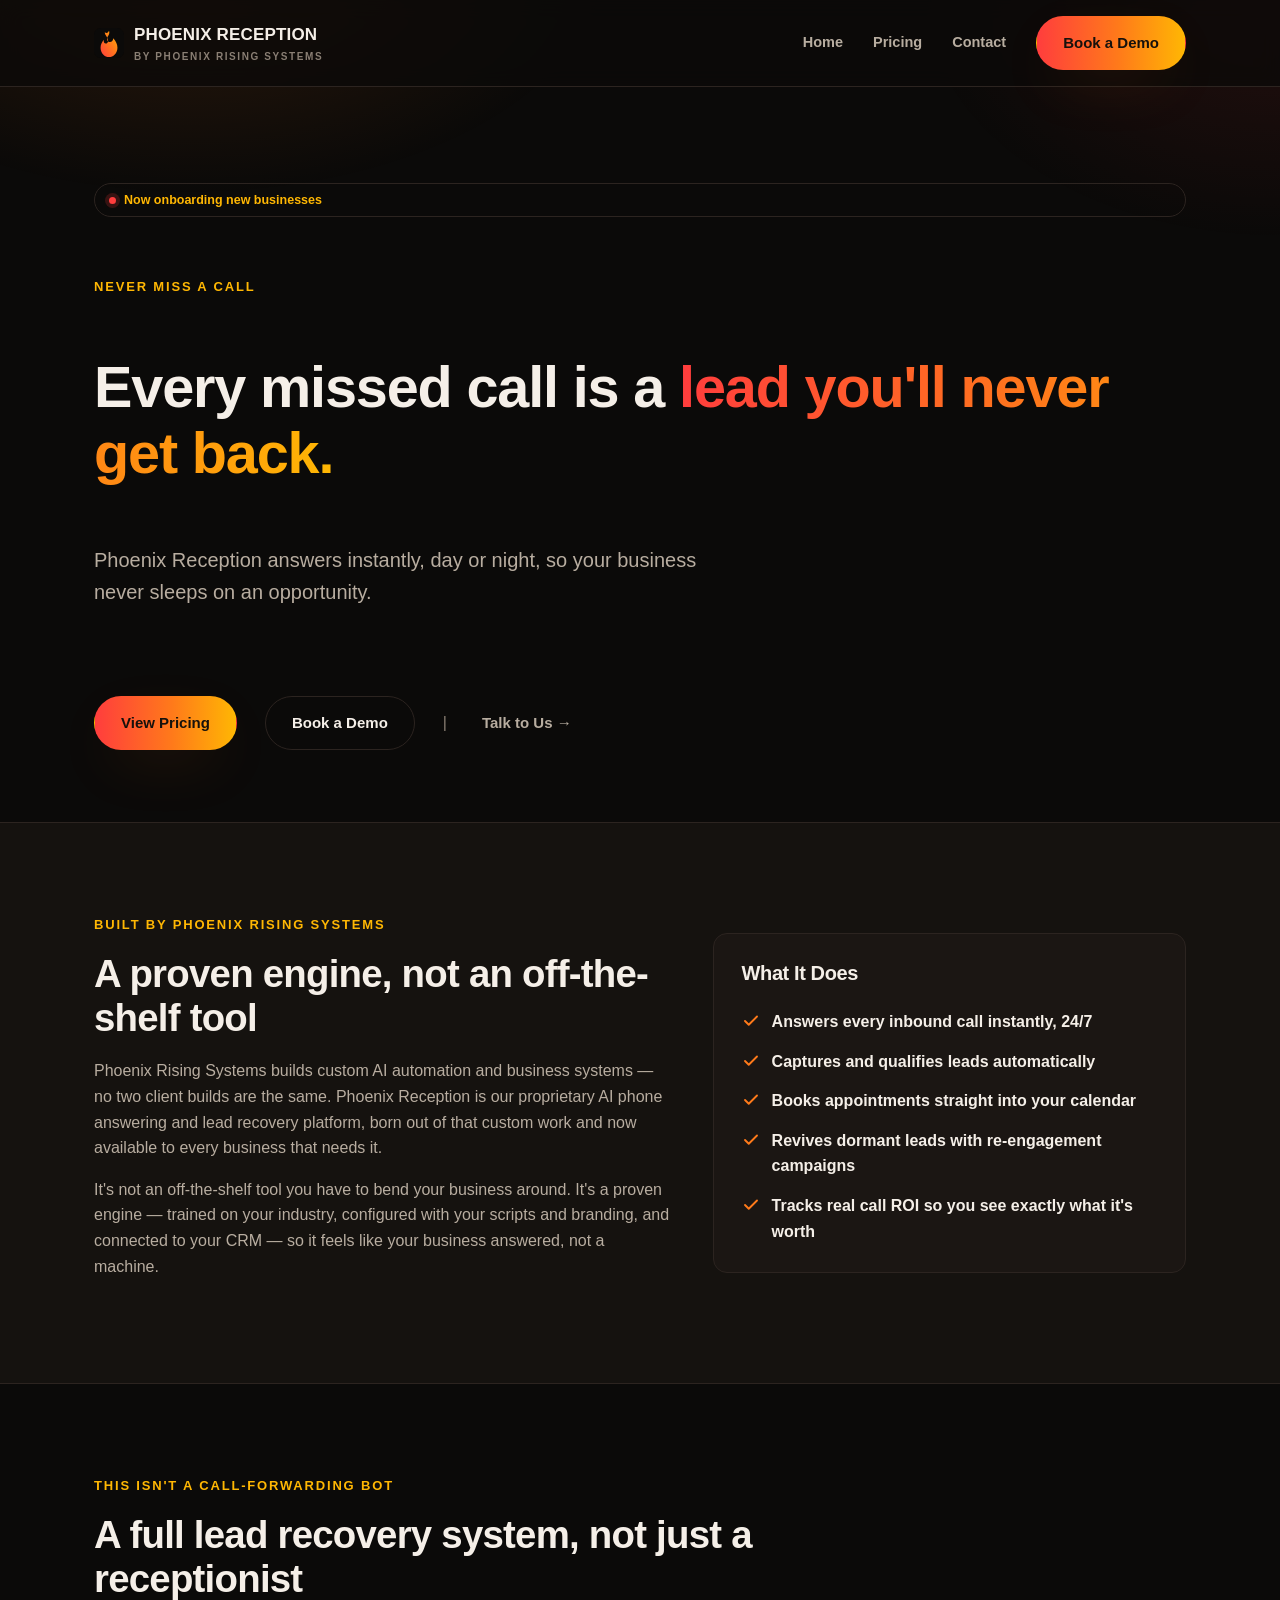
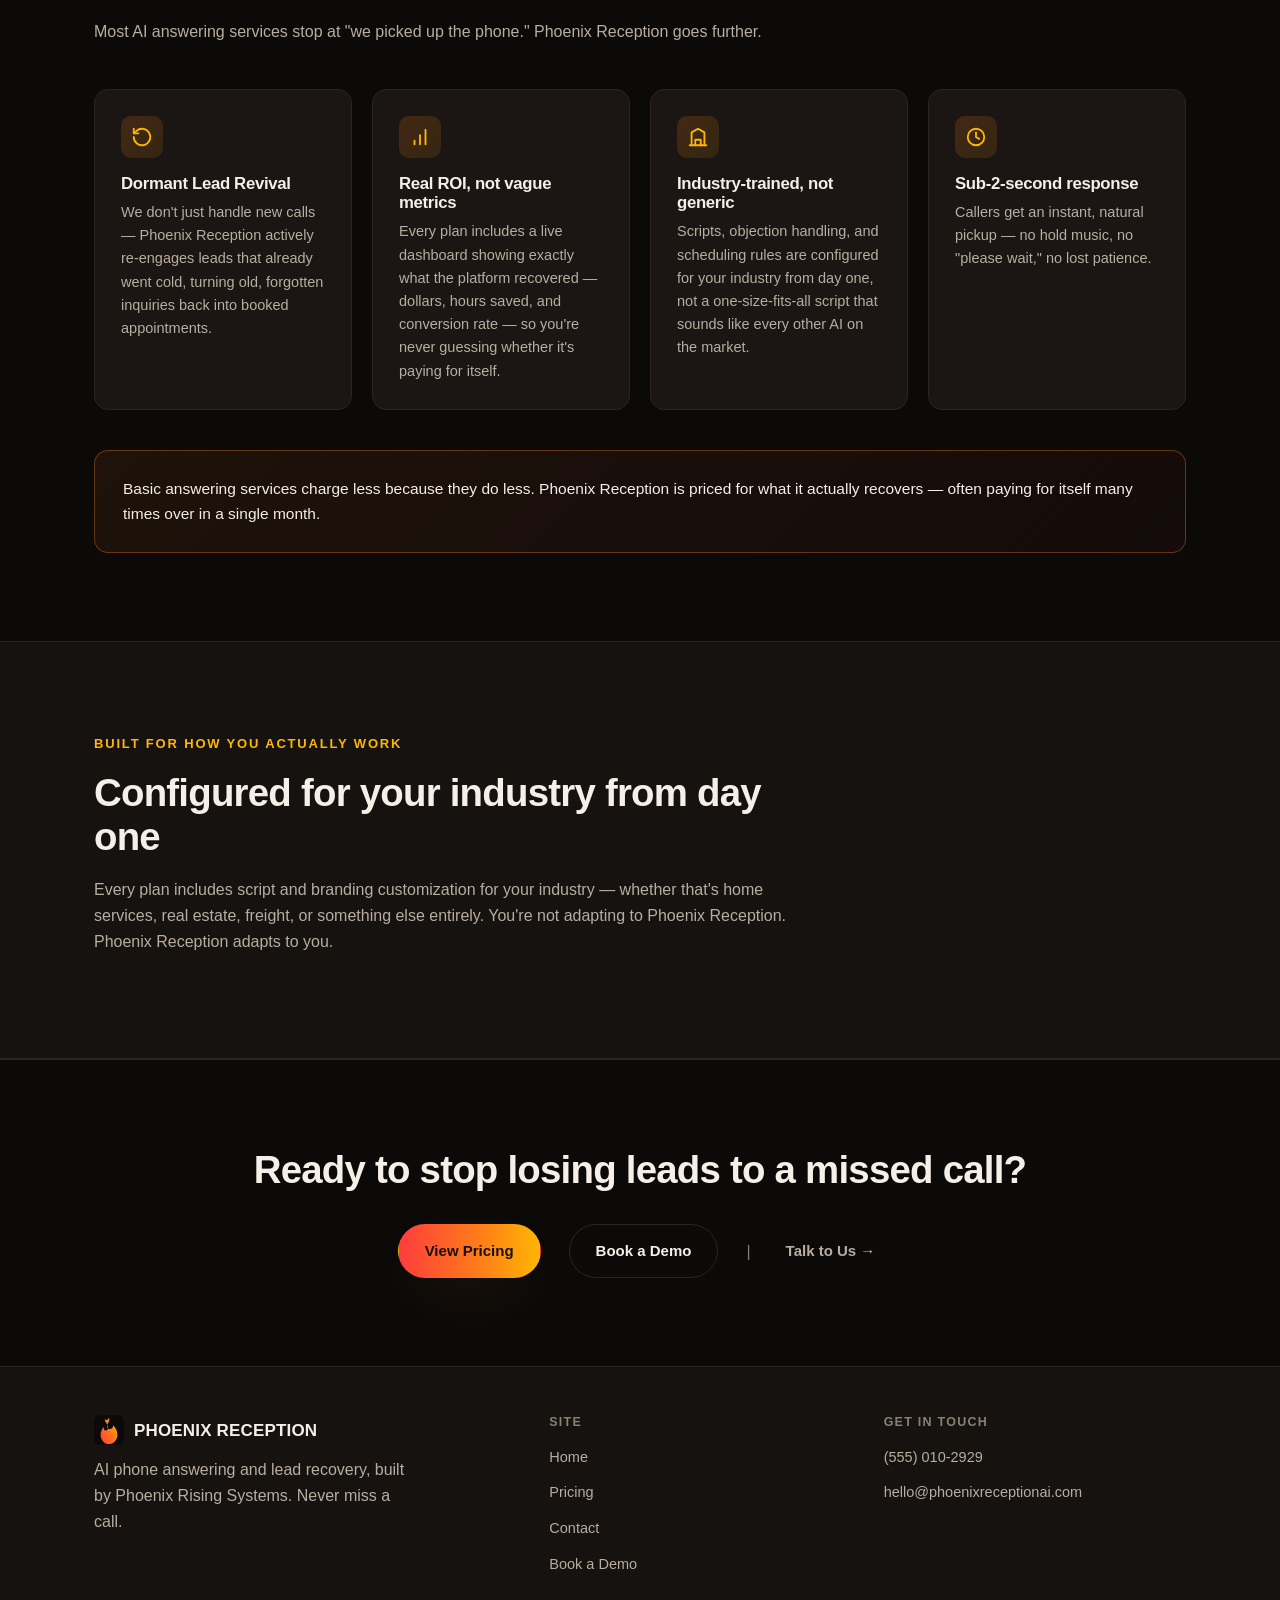
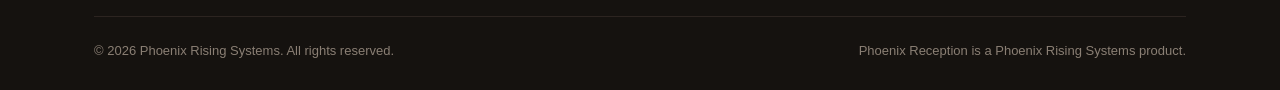
==== index.html @ fa69772c "Build launch-ready Phoenix Reception marketing site Static HTML/CSS/JS landing page, pricing page, a" ====
<!doctype html>
<html lang="en">
<head>
  <meta charset="UTF-8">
  <meta name="viewport" content="width=device-width, initial-scale=1.0">
  <title>Phoenix Reception — AI Phone Answering &amp; Lead Recovery</title>
  <meta name="description" content="Phoenix Reception answers every call instantly, 24/7, books appointments, and revives dormant leads — so your business never misses another opportunity.">
  <meta property="og:title" content="Phoenix Reception — Never Miss a Call">
  <meta property="og:description" content="AI phone answering and lead recovery, trained on your industry and connected to your CRM.">
  <meta property="og:type" content="website">
  <meta name="theme-color" content="#0b0a09">
  <link rel="icon" href="assets/favicon.svg" type="image/svg+xml">
  <link rel="stylesheet" href="css/styles.css">
</head>
<body>
  <a class="skip-link" href="#main">Skip to content</a>

  <header class="site-header">
    <div class="inner container">
      <a class="brand" href="index.html">
        <img class="mark" src="assets/favicon.svg" alt="" width="30" height="30">
        <span>PHOENIX RECEPTION<br><small>by Phoenix Rising Systems</small></span>
      </a>
      <button class="nav-toggle" aria-label="Toggle menu" aria-expanded="false">
        <svg width="20" height="20" viewBox="0 0 24 24" fill="none" stroke="currentColor" stroke-width="2" stroke-linecap="round"><line x1="3" y1="6" x2="21" y2="6"/><line x1="3" y1="12" x2="21" y2="12"/><line x1="3" y1="18" x2="21" y2="18"/></svg>
      </button>
      <nav class="nav-links main-nav">
        <a href="index.html">Home</a>
        <a href="pricing.html">Pricing</a>
        <a href="contact.html?type=talk">Contact</a>
        <a class="btn btn-primary" data-demo-link href="contact.html?type=demo">Book a Demo</a>
      </nav>
    </div>
  </header>

  <main id="main">
    <!-- Hero -->
    <section class="hero">
      <div class="inner container">
        <div class="hero-badge"><span class="dot"></span> Now onboarding new businesses</div>
        <span class="eyebrow">Never miss a call</span>
        <h1>Every missed call is a <span class="text-gradient">lead you'll never get back.</span></h1>
        <p class="lede">Phoenix Reception answers instantly, day or night, so your business never sleeps on an opportunity.</p>
        <div class="cta-row">
          <a class="btn btn-primary" href="pricing.html">View Pricing</a>
          <a class="btn btn-secondary" data-demo-link href="contact.html?type=demo">Book a Demo</a>
          <span class="divider">|</span>
          <a class="btn btn-ghost" href="contact.html?type=talk">Talk to Us →</a>
        </div>
      </div>
    </section>

    <!-- Built by Phoenix Rising Systems -->
    <section class="section-alt">
      <div class="container">
        <div class="grid-2">
          <div>
            <span class="eyebrow">Built by Phoenix Rising Systems</span>
            <h2>A proven engine, not an off-the-shelf tool</h2>
            <p>Phoenix Rising Systems builds custom AI automation and business systems — no two client builds are the same. Phoenix Reception is our proprietary AI phone answering and lead recovery platform, born out of that custom work and now available to every business that needs it.</p>
            <p>It's not an off-the-shelf tool you have to bend your business around. It's a proven engine — trained on your industry, configured with your scripts and branding, and connected to your CRM — so it feels like your business answered, not a machine.</p>
          </div>
          <div class="card">
            <h3>What It Does</h3>
            <ul class="check-list">
              <li><svg width="18" height="18" viewBox="0 0 24 24" fill="none" stroke="currentColor" stroke-width="2.5" stroke-linecap="round" stroke-linejoin="round"><polyline points="20 6 9 17 4 12"/></svg> Answers every inbound call instantly, 24/7</li>
              <li><svg width="18" height="18" viewBox="0 0 24 24" fill="none" stroke="currentColor" stroke-width="2.5" stroke-linecap="round" stroke-linejoin="round"><polyline points="20 6 9 17 4 12"/></svg> Captures and qualifies leads automatically</li>
              <li><svg width="18" height="18" viewBox="0 0 24 24" fill="none" stroke="currentColor" stroke-width="2.5" stroke-linecap="round" stroke-linejoin="round"><polyline points="20 6 9 17 4 12"/></svg> Books appointments straight into your calendar</li>
              <li><svg width="18" height="18" viewBox="0 0 24 24" fill="none" stroke="currentColor" stroke-width="2.5" stroke-linecap="round" stroke-linejoin="round"><polyline points="20 6 9 17 4 12"/></svg> Revives dormant leads with re-engagement campaigns</li>
              <li><svg width="18" height="18" viewBox="0 0 24 24" fill="none" stroke="currentColor" stroke-width="2.5" stroke-linecap="round" stroke-linejoin="round"><polyline points="20 6 9 17 4 12"/></svg> Tracks real call ROI so you see exactly what it's worth</li>
            </ul>
          </div>
        </div>
      </div>
    </section>

    <!-- Not a call-forwarding bot -->
    <section>
      <div class="container">
        <div class="intro-block">
          <span class="eyebrow">This isn't a call-forwarding bot</span>
          <h2>A full lead recovery system, not just a receptionist</h2>
          <p>Most AI answering services stop at "we picked up the phone." Phoenix Reception goes further.</p>
        </div>

        <div class="feature-grid">
          <div class="feature-card">
            <div class="icon"><svg width="22" height="22" viewBox="0 0 24 24" fill="none" stroke="currentColor" stroke-width="2" stroke-linecap="round" stroke-linejoin="round"><path d="M3 12a9 9 0 1 0 3-6.7L3 8"/><path d="M3 3v5h5"/></svg></div>
            <h3>Dormant Lead Revival</h3>
            <p>We don't just handle new calls — Phoenix Reception actively re-engages leads that already went cold, turning old, forgotten inquiries back into booked appointments.</p>
          </div>
          <div class="feature-card">
            <div class="icon"><svg width="22" height="22" viewBox="0 0 24 24" fill="none" stroke="currentColor" stroke-width="2" stroke-linecap="round" stroke-linejoin="round"><line x1="12" y1="20" x2="12" y2="10"/><line x1="18" y1="20" x2="18" y2="4"/><line x1="6" y1="20" x2="6" y2="16"/></svg></div>
            <h3>Real ROI, not vague metrics</h3>
            <p>Every plan includes a live dashboard showing exactly what the platform recovered — dollars, hours saved, and conversion rate — so you're never guessing whether it's paying for itself.</p>
          </div>
          <div class="feature-card">
            <div class="icon"><svg width="22" height="22" viewBox="0 0 24 24" fill="none" stroke="currentColor" stroke-width="2" stroke-linecap="round" stroke-linejoin="round"><path d="M3 21h18"/><path d="M5 21V7l7-4 7 4v14"/><path d="M9 21v-6h6v6"/></svg></div>
            <h3>Industry-trained, not generic</h3>
            <p>Scripts, objection handling, and scheduling rules are configured for your industry from day one, not a one-size-fits-all script that sounds like every other AI on the market.</p>
          </div>
          <div class="feature-card">
            <div class="icon"><svg width="22" height="22" viewBox="0 0 24 24" fill="none" stroke="currentColor" stroke-width="2" stroke-linecap="round" stroke-linejoin="round"><circle cx="12" cy="12" r="9"/><polyline points="12 7 12 12 15.5 14"/></svg></div>
            <h3>Sub-2-second response</h3>
            <p>Callers get an instant, natural pickup — no hold music, no "please wait," no lost patience.</p>
          </div>
        </div>

        <div class="callout">
          <p>Basic answering services charge less because they do less. Phoenix Reception is priced for what it actually recovers — often paying for itself many times over in a single month.</p>
        </div>
      </div>
    </section>

    <!-- Built for how you work -->
    <section class="section-alt">
      <div class="container">
        <div class="intro-block" style="max-width:720px;">
          <span class="eyebrow">Built for how you actually work</span>
          <h2>Configured for your industry from day one</h2>
          <p>Every plan includes script and branding customization for your industry — whether that's home services, real estate, freight, or something else entirely. You're not adapting to Phoenix Reception. Phoenix Reception adapts to you.</p>
        </div>
      </div>
    </section>

    <!-- Final CTA -->
    <section class="final-cta">
      <div class="container">
        <h2>Ready to stop losing leads to a missed call?</h2>
        <div class="cta-row">
          <a class="btn btn-primary" href="pricing.html">View Pricing</a>
          <a class="btn btn-secondary" data-demo-link href="contact.html?type=demo">Book a Demo</a>
          <span class="divider">|</span>
          <a class="btn btn-ghost" href="contact.html?type=talk">Talk to Us →</a>
        </div>
      </div>
    </section>
  </main>

  <footer class="site-footer">
    <div class="container">
      <div class="footer-grid">
        <div>
          <a class="brand" href="index.html" style="margin-bottom:12px;">
            <img class="mark" src="assets/favicon.svg" alt="" width="30" height="30">
            <span>PHOENIX RECEPTION</span>
          </a>
          <p style="max-width:320px;">AI phone answering and lead recovery, built by Phoenix Rising Systems. Never miss a call.</p>
        </div>
        <div>
          <h4>Site</h4>
          <ul>
            <li><a href="index.html">Home</a></li>
            <li><a href="pricing.html">Pricing</a></li>
            <li><a href="contact.html?type=talk">Contact</a></li>
            <li><a data-demo-link href="contact.html?type=demo">Book a Demo</a></li>
          </ul>
        </div>
        <div>
          <h4>Get in touch</h4>
          <ul>
            <li><a href="tel:+15550102929">(555) 010-2929</a></li>
            <li><a href="mailto:hello@phoenixreceptionai.com">hello@phoenixreceptionai.com</a></li>
          </ul>
        </div>
      </div>
      <div class="footer-bottom">
        <span>© <span id="year"></span> Phoenix Rising Systems. All rights reserved.</span>
        <span>Phoenix Reception is a Phoenix Rising Systems product.</span>
      </div>
    </div>
  </footer>

  <script src="js/main.js"></script>
</body>
</html>
---- css/styles.css ----
/* ==========================================================================
   Phoenix Reception — shared stylesheet
   ========================================================================== */

:root {
  --bg: #0b0a09;
  --bg-alt: #15120f;
  --bg-card: #1b1613;
  --border: #2c2420;
  --text: #f5efe8;
  --muted: #b8ada0;
  --muted-2: #8a7f74;
  --accent: #ff7a1a;
  --accent-2: #ffb703;
  --accent-3: #ff3d3d;
  --gradient: linear-gradient(90deg, var(--accent-3) 0%, var(--accent) 55%, var(--accent-2) 100%);
  --radius: 14px;
  --radius-sm: 8px;
  --shadow: 0 20px 60px -20px rgba(255, 122, 26, 0.25);
  --max-width: 1140px;
  --font: "Inter", -apple-system, BlinkMacSystemFont, "Segoe UI", Roboto, Helvetica, Arial, sans-serif;
}

* {
  box-sizing: border-box;
}

html {
  scroll-behavior: smooth;
}

body {
  margin: 0;
  background: var(--bg);
  color: var(--text);
  font-family: var(--font);
  line-height: 1.6;
  -webkit-font-smoothing: antialiased;
}

body::before {
  content: "";
  position: fixed;
  inset: 0;
  z-index: -1;
  background:
    radial-gradient(700px 400px at 15% -5%, rgba(255, 122, 26, 0.14), transparent 60%),
    radial-gradient(600px 400px at 100% 0%, rgba(255, 61, 61, 0.10), transparent 60%);
}

img { max-width: 100%; display: block; }

a { color: inherit; text-decoration: none; }

.container {
  width: 100%;
  max-width: var(--max-width);
  margin: 0 auto;
  padding: 0 24px;
}

section { padding: 88px 0; }

@media (max-width: 640px) {
  section { padding: 56px 0; }
}

.eyebrow {
  display: inline-block;
  font-size: 13px;
  font-weight: 700;
  letter-spacing: 0.14em;
  text-transform: uppercase;
  color: var(--accent-2);
  margin-bottom: 16px;
}

h1, h2, h3, h4 {
  font-family: var(--font);
  font-weight: 800;
  line-height: 1.15;
  margin: 0 0 18px;
  letter-spacing: -0.02em;
}

h1 { font-size: clamp(2.2rem, 5vw, 3.6rem); }
h2 { font-size: clamp(1.7rem, 3.4vw, 2.4rem); }
h3 { font-size: 1.25rem; }

p { color: var(--muted); margin: 0 0 16px; }

.lede {
  font-size: clamp(1.05rem, 1.6vw, 1.25rem);
  color: var(--muted);
  max-width: 640px;
}

.text-gradient {
  background: var(--gradient);
  -webkit-background-clip: text;
  background-clip: text;
  color: transparent;
}

/* ---------- Buttons ---------- */

.btn {
  display: inline-flex;
  align-items: center;
  justify-content: center;
  gap: 8px;
  padding: 14px 26px;
  border-radius: 999px;
  font-weight: 700;
  font-size: 15px;
  border: 1px solid transparent;
  cursor: pointer;
  transition: transform 0.15s ease, box-shadow 0.15s ease, background 0.15s ease, border-color 0.15s ease;
  white-space: nowrap;
}

.btn:active { transform: translateY(1px); }

.btn-primary {
  background: var(--gradient);
  color: #16110c;
  box-shadow: var(--shadow);
}

.btn-primary:hover { box-shadow: 0 24px 70px -18px rgba(255, 122, 26, 0.45); transform: translateY(-1px); }

.btn-secondary {
  background: transparent;
  color: var(--text);
  border-color: var(--border);
}

.btn-secondary:hover { border-color: var(--accent); color: var(--accent-2); }

.btn-ghost {
  background: transparent;
  color: var(--muted);
  padding: 14px 6px;
}

.btn-ghost:hover { color: var(--accent-2); }

.btn-block { width: 100%; }

.cta-row {
  display: flex;
  flex-wrap: wrap;
  align-items: center;
  gap: 10px 28px;
  margin-top: 32px;
}

.cta-row .divider {
  color: var(--muted-2);
}

@media (max-width: 560px) {
  .cta-row .divider { display: none; }
  .cta-row { flex-direction: column; align-items: flex-start; gap: 14px; }
  .cta-row .btn { width: 100%; }
}

/* ---------- Header ---------- */

.site-header {
  position: sticky;
  top: 0;
  z-index: 50;
  background: rgba(11, 10, 9, 0.82);
  backdrop-filter: saturate(140%) blur(10px);
  border-bottom: 1px solid var(--border);
}

.site-header .inner {
  display: flex;
  align-items: center;
  justify-content: space-between;
  padding: 16px 24px;
}

.brand {
  display: flex;
  align-items: center;
  gap: 10px;
  font-weight: 800;
  font-size: 17px;
  letter-spacing: 0.01em;
}

.brand .mark { width: 30px; height: 30px; }

.brand small {
  display: block;
  font-size: 10px;
  font-weight: 600;
  letter-spacing: 0.16em;
  color: var(--muted-2);
  text-transform: uppercase;
}

.main-nav {
  display: flex;
  align-items: center;
  gap: 30px;
}

.main-nav a:not(.btn) {
  font-size: 14.5px;
  font-weight: 600;
  color: var(--muted);
}

.main-nav a:not(.btn):hover { color: var(--text); }

.nav-links {
  display: flex;
  align-items: center;
  gap: 30px;
}

.nav-toggle {
  display: none;
  background: transparent;
  border: 1px solid var(--border);
  border-radius: 8px;
  width: 42px;
  height: 42px;
  color: var(--text);
  align-items: center;
  justify-content: center;
}

@media (max-width: 820px) {
  .nav-toggle { display: inline-flex; }
  .nav-links {
    position: absolute;
    top: 100%;
    left: 0;
    right: 0;
    background: var(--bg-alt);
    border-bottom: 1px solid var(--border);
    flex-direction: column;
    align-items: stretch;
    padding: 18px 24px 26px;
    gap: 16px;
    display: none;
  }
  .nav-links.open { display: flex; }
  .nav-links .btn { align-self: flex-start; }
}

/* ---------- Hero ---------- */

.hero { padding-top: 96px; padding-bottom: 72px; }

.hero .inner {
  display: grid;
  gap: 40px;
}

.hero-badge {
  display: inline-flex;
  align-items: center;
  gap: 8px;
  padding: 6px 14px;
  border: 1px solid var(--border);
  border-radius: 999px;
  font-size: 12.5px;
  font-weight: 700;
  color: var(--accent-2);
  margin-bottom: 20px;
}

.hero-badge .dot {
  width: 7px; height: 7px; border-radius: 50%;
  background: var(--accent-3);
  box-shadow: 0 0 0 4px rgba(255, 61, 61, 0.18);
}

/* ---------- Sections / cards ---------- */

.section-alt { background: var(--bg-alt); border-top: 1px solid var(--border); border-bottom: 1px solid var(--border); }

.intro-block { max-width: 760px; }

.grid-2 { display: grid; grid-template-columns: 1fr; gap: 40px; }

@media (min-width: 860px) {
  .grid-2 { grid-template-columns: 1.1fr 0.9fr; align-items: center; }
}

.check-list { list-style: none; margin: 24px 0 0; padding: 0; display: grid; gap: 14px; }

.check-list li {
  display: flex;
  align-items: flex-start;
  gap: 12px;
  font-weight: 600;
  color: var(--text);
}

.check-list svg { flex: none; margin-top: 3px; color: var(--accent); }

.card {
  background: var(--bg-card);
  border: 1px solid var(--border);
  border-radius: var(--radius);
  padding: 28px;
}

.feature-grid {
  display: grid;
  grid-template-columns: repeat(auto-fit, minmax(250px, 1fr));
  gap: 20px;
  margin-top: 44px;
}

.feature-card {
  background: var(--bg-card);
  border: 1px solid var(--border);
  border-radius: var(--radius);
  padding: 26px;
  transition: border-color 0.15s ease, transform 0.15s ease;
}

.feature-card:hover { border-color: rgba(255, 122, 26, 0.4); transform: translateY(-2px); }

.feature-card .icon {
  width: 42px; height: 42px;
  border-radius: 10px;
  display: flex; align-items: center; justify-content: center;
  background: linear-gradient(135deg, rgba(255,122,26,0.18), rgba(255,183,3,0.10));
  color: var(--accent-2);
  margin-bottom: 16px;
}

.feature-card h3 { margin-bottom: 8px; font-size: 1.05rem; }
.feature-card p { margin: 0; font-size: 14.5px; }

.callout {
  margin-top: 40px;
  border-radius: var(--radius);
  border: 1px solid rgba(255, 122, 26, 0.35);
  background: linear-gradient(135deg, rgba(255,122,26,0.08), rgba(255,61,61,0.04));
  padding: 26px 28px;
}

.callout p { color: var(--text); margin: 0; font-size: 15.5px; }

/* ---------- Pricing ---------- */

.pricing-grid {
  display: grid;
  grid-template-columns: 1fr;
  gap: 24px;
  margin-top: 52px;
}

@media (min-width: 900px) {
  .pricing-grid { grid-template-columns: repeat(3, 1fr); align-items: stretch; }
}

.price-card {
  position: relative;
  display: flex;
  flex-direction: column;
  background: var(--bg-card);
  border: 1px solid var(--border);
  border-radius: var(--radius);
  padding: 32px 28px;
}

.price-card.featured {
  border-color: var(--accent);
  box-shadow: var(--shadow);
}

@media (min-width: 900px) {
  .price-card.featured { transform: scale(1.04); z-index: 1; }
}

.price-card .badge {
  position: absolute;
  top: -13px;
  left: 28px;
  background: var(--gradient);
  color: #16110c;
  font-size: 11.5px;
  font-weight: 800;
  letter-spacing: 0.06em;
  text-transform: uppercase;
  padding: 5px 12px;
  border-radius: 999px;
}

.price-card .tier-name {
  font-size: 13px;
  font-weight: 800;
  letter-spacing: 0.1em;
  text-transform: uppercase;
  color: var(--accent-2);
  margin-bottom: 10px;
}

.price-card .price {
  display: flex;
  align-items: baseline;
  gap: 6px;
  margin-bottom: 14px;
}

.price-card .price .amount { font-size: 2.5rem; font-weight: 800; letter-spacing: -0.02em; }
.price-card .price .period { color: var(--muted-2); font-weight: 600; font-size: 14px; }

.price-card .tagline { font-size: 14.5px; margin-bottom: 22px; min-height: 44px; }

.price-card .features { list-style: none; margin: 0 0 26px; padding: 0; display: grid; gap: 12px; flex: 1; }

.price-card .features li {
  display: flex;
  align-items: flex-start;
  gap: 10px;
  font-size: 14.5px;
  color: var(--text);
}

.price-card .features svg { flex: none; margin-top: 3px; color: var(--accent); }

.price-card .setup-fee {
  font-size: 13px;
  color: var(--muted-2);
  margin-bottom: 18px;
}

.pricing-note {
  margin-top: 32px;
  text-align: center;
  font-size: 14.5px;
  color: var(--muted-2);
}

/* ---------- Contact / form ---------- */

.form-card { max-width: 640px; margin: 44px auto 0; }

.form-grid { display: grid; grid-template-columns: 1fr; gap: 16px; }

@media (min-width: 640px) {
  .form-grid.two-col { grid-template-columns: 1fr 1fr; }
}

.field { display: flex; flex-direction: column; gap: 8px; }

.field label { font-size: 13.5px; font-weight: 700; color: var(--text); }

.field input,
.field select,
.field textarea {
  background: var(--bg);
  border: 1px solid var(--border);
  border-radius: var(--radius-sm);
  padding: 12px 14px;
  color: var(--text);
  font-family: var(--font);
  font-size: 14.5px;
}

.field input:focus,
.field select:focus,
.field textarea:focus {
  outline: none;
  border-color: var(--accent);
}

.field textarea { resize: vertical; min-height: 110px; }

.field.full { grid-column: 1 / -1; }

.hp-field { position: absolute; left: -9999px; opacity: 0; height: 0; width: 0; }

.form-status {
  margin-top: 16px;
  padding: 12px 16px;
  border-radius: var(--radius-sm);
  font-size: 14px;
  display: none;
}

.form-status.show { display: block; }
.form-status.success { background: rgba(76, 209, 122, 0.12); border: 1px solid rgba(76, 209, 122, 0.4); color: #a8f0bf; }
.form-status.error { background: rgba(255, 61, 61, 0.12); border: 1px solid rgba(255, 61, 61, 0.4); color: #ffb3b3; }

.contact-methods {
  display: grid;
  grid-template-columns: repeat(auto-fit, minmax(200px, 1fr));
  gap: 16px;
  margin-top: 40px;
}

.contact-methods .card { text-align: center; }
.contact-methods .card .icon {
  width: 42px; height: 42px; margin: 0 auto 14px;
  border-radius: 10px;
  display: flex; align-items: center; justify-content: center;
  background: linear-gradient(135deg, rgba(255,122,26,0.18), rgba(255,183,3,0.10));
  color: var(--accent-2);
}
.contact-methods .card a { color: var(--accent-2); font-weight: 700; }

/* ---------- Final CTA ---------- */

.final-cta {
  text-align: center;
  border-top: 1px solid var(--border);
}

.final-cta .cta-row { justify-content: center; }

/* ---------- Footer ---------- */

.site-footer {
  border-top: 1px solid var(--border);
  padding: 48px 0 28px;
  background: var(--bg-alt);
}

.footer-grid {
  display: grid;
  grid-template-columns: 1fr;
  gap: 32px;
}

@media (min-width: 720px) {
  .footer-grid { grid-template-columns: 1.4fr 1fr 1fr; }
}

.footer-grid h4 {
  font-size: 12.5px;
  letter-spacing: 0.1em;
  text-transform: uppercase;
  color: var(--muted-2);
  margin-bottom: 14px;
}

.footer-grid ul { list-style: none; margin: 0; padding: 0; display: grid; gap: 10px; }
.footer-grid ul a { color: var(--muted); font-size: 14.5px; }
.footer-grid ul a:hover { color: var(--accent-2); }

.footer-bottom {
  margin-top: 40px;
  padding-top: 24px;
  border-top: 1px solid var(--border);
  display: flex;
  flex-wrap: wrap;
  gap: 12px;
  justify-content: space-between;
  font-size: 13px;
  color: var(--muted-2);
}

.skip-link {
  position: absolute;
  left: -9999px;
  top: 0;
  background: var(--accent);
  color: #16110c;
  padding: 10px 16px;
  border-radius: 8px;
  z-index: 100;
  font-weight: 700;
}

.skip-link:focus { left: 16px; top: 16px; }
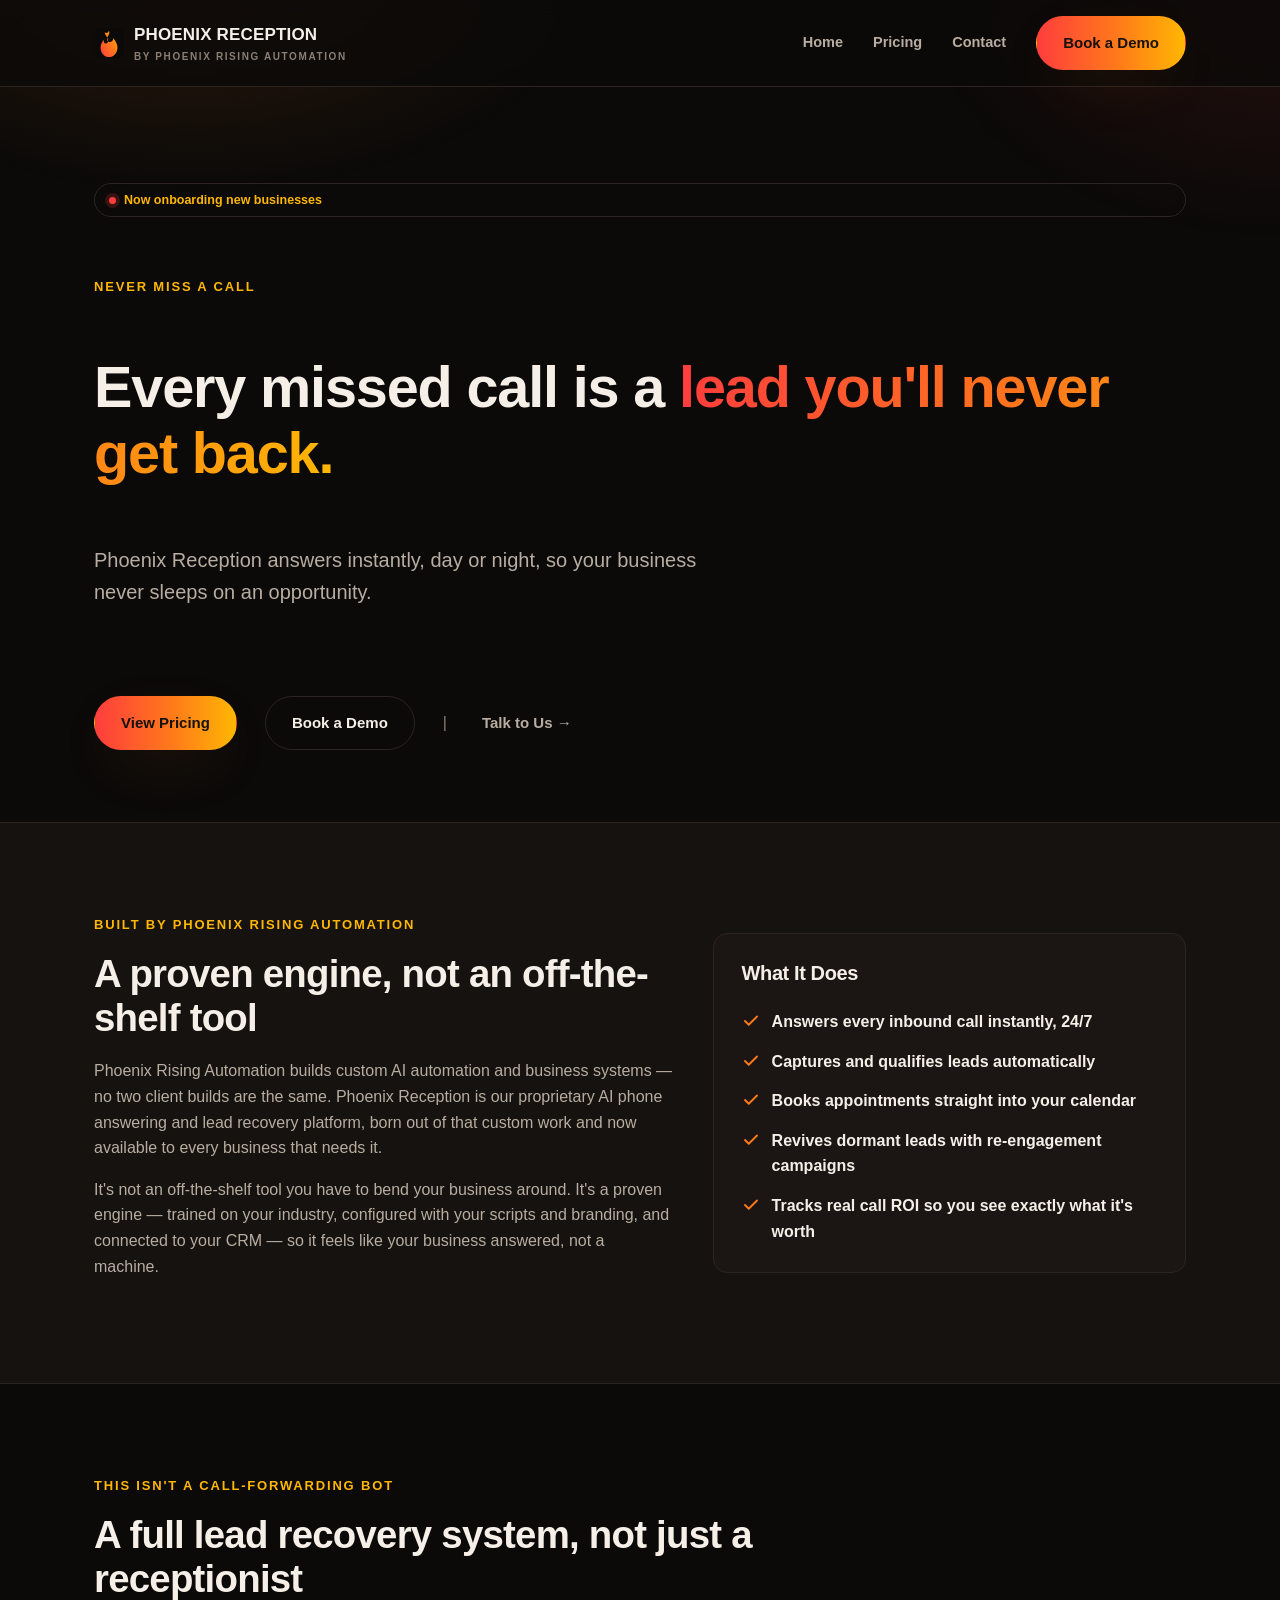
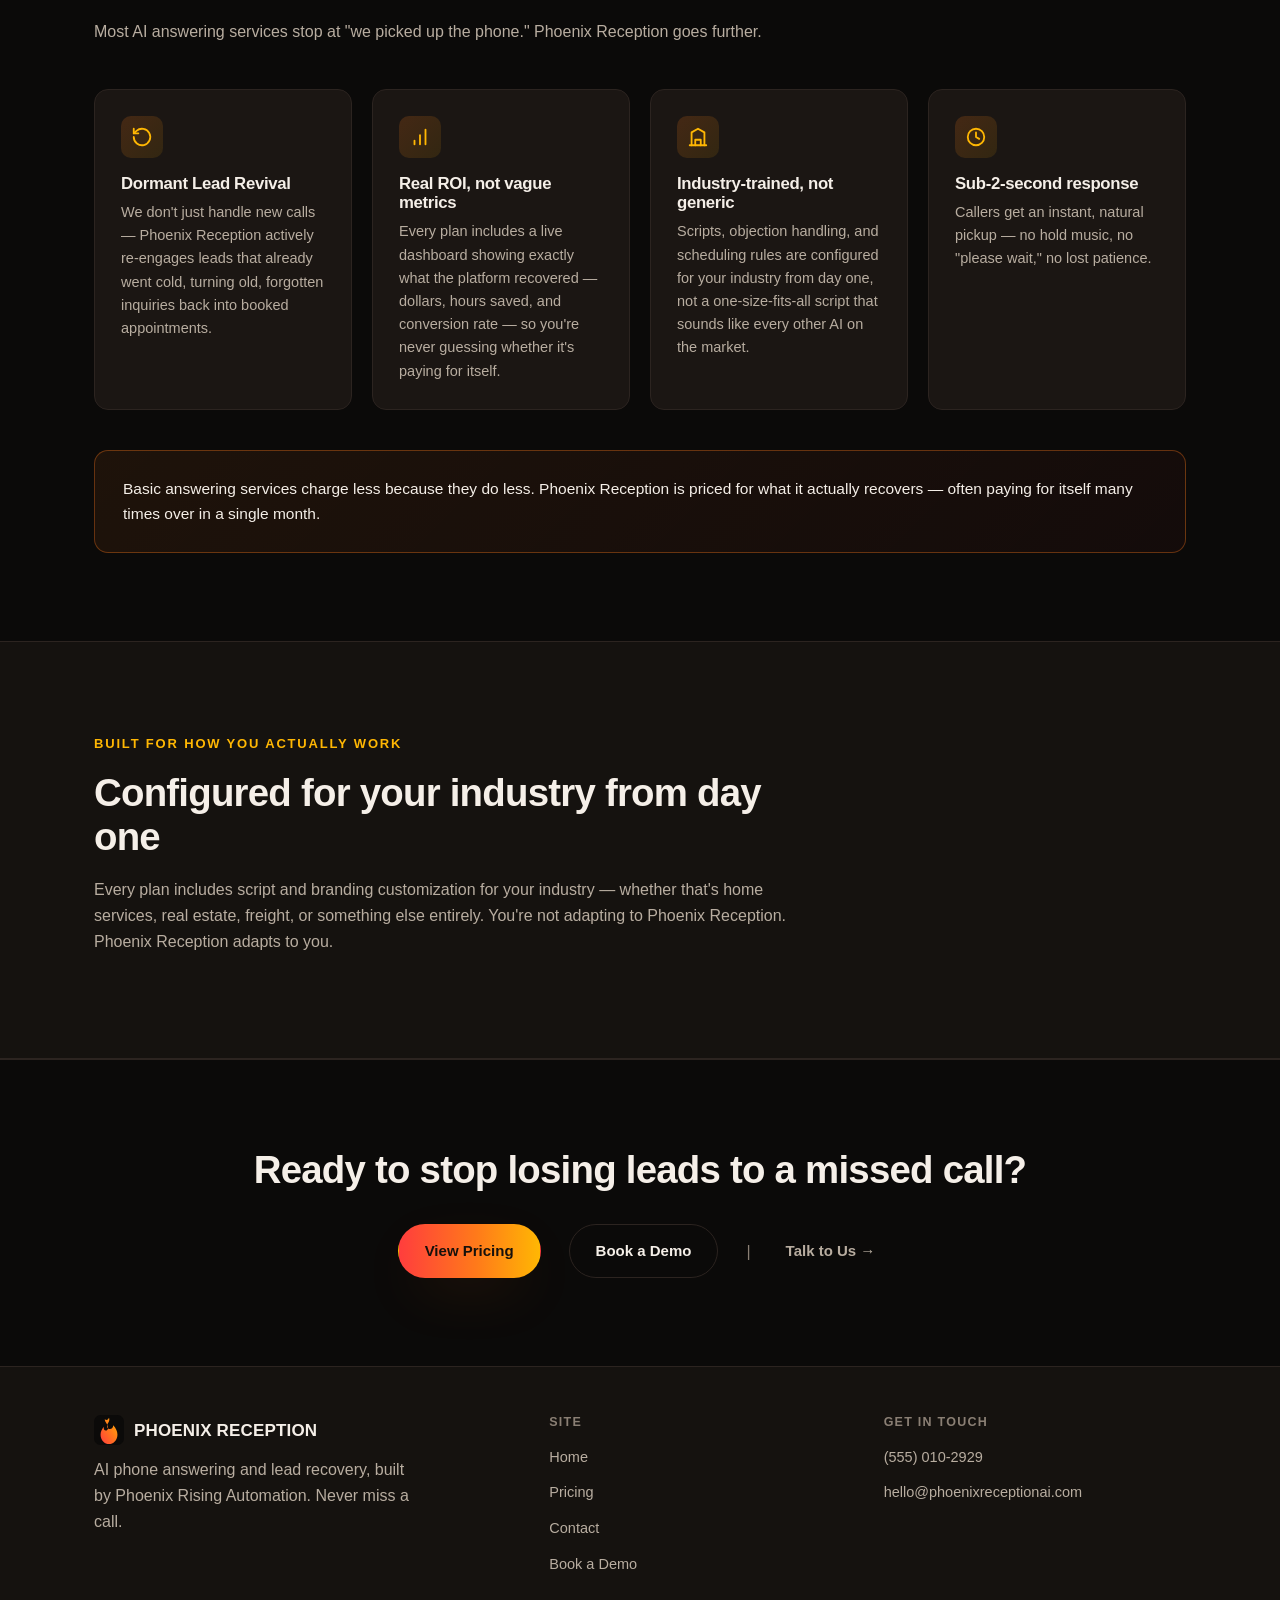
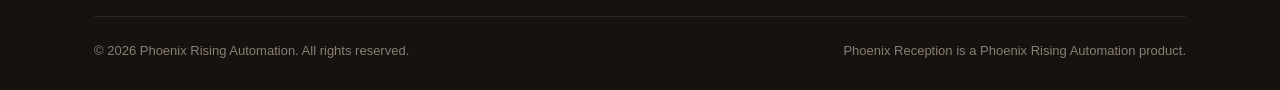
==== commit f5dddef7: "Rebrand builder from Phoenix Rising Systems to Phoenix Rising Automation" ====
--- a/index.html
+++ b/index.html
@@ -19,7 +19,7 @@
     <div class="inner container">
       <a class="brand" href="index.html">
         <img class="mark" src="assets/favicon.svg" alt="" width="30" height="30">
-        <span>PHOENIX RECEPTION<br><small>by Phoenix Rising Systems</small></span>
+        <span>PHOENIX RECEPTION<br><small>by Phoenix Rising Automation</small></span>
       </a>
       <button class="nav-toggle" aria-label="Toggle menu" aria-expanded="false">
         <svg width="20" height="20" viewBox="0 0 24 24" fill="none" stroke="currentColor" stroke-width="2" stroke-linecap="round"><line x1="3" y1="6" x2="21" y2="6"/><line x1="3" y1="12" x2="21" y2="12"/><line x1="3" y1="18" x2="21" y2="18"/></svg>
@@ -50,14 +50,14 @@
       </div>
     </section>
 
-    <!-- Built by Phoenix Rising Systems -->
+    <!-- Built by Phoenix Rising Automation -->
     <section class="section-alt">
       <div class="container">
         <div class="grid-2">
           <div>
-            <span class="eyebrow">Built by Phoenix Rising Systems</span>
+            <span class="eyebrow">Built by Phoenix Rising Automation</span>
             <h2>A proven engine, not an off-the-shelf tool</h2>
-            <p>Phoenix Rising Systems builds custom AI automation and business systems — no two client builds are the same. Phoenix Reception is our proprietary AI phone answering and lead recovery platform, born out of that custom work and now available to every business that needs it.</p>
+            <p>Phoenix Rising Automation builds custom AI automation and business systems — no two client builds are the same. Phoenix Reception is our proprietary AI phone answering and lead recovery platform, born out of that custom work and now available to every business that needs it.</p>
             <p>It's not an off-the-shelf tool you have to bend your business around. It's a proven engine — trained on your industry, configured with your scripts and branding, and connected to your CRM — so it feels like your business answered, not a machine.</p>
           </div>
           <div class="card">
@@ -145,7 +145,7 @@
             <img class="mark" src="assets/favicon.svg" alt="" width="30" height="30">
             <span>PHOENIX RECEPTION</span>
           </a>
-          <p style="max-width:320px;">AI phone answering and lead recovery, built by Phoenix Rising Systems. Never miss a call.</p>
+          <p style="max-width:320px;">AI phone answering and lead recovery, built by Phoenix Rising Automation. Never miss a call.</p>
         </div>
         <div>
           <h4>Site</h4>
@@ -165,8 +165,8 @@
         </div>
       </div>
       <div class="footer-bottom">
-        <span>© <span id="year"></span> Phoenix Rising Systems. All rights reserved.</span>
-        <span>Phoenix Reception is a Phoenix Rising Systems product.</span>
+        <span>© <span id="year"></span> Phoenix Rising Automation. All rights reserved.</span>
+        <span>Phoenix Reception is a Phoenix Rising Automation product.</span>
       </div>
     </div>
   </footer>
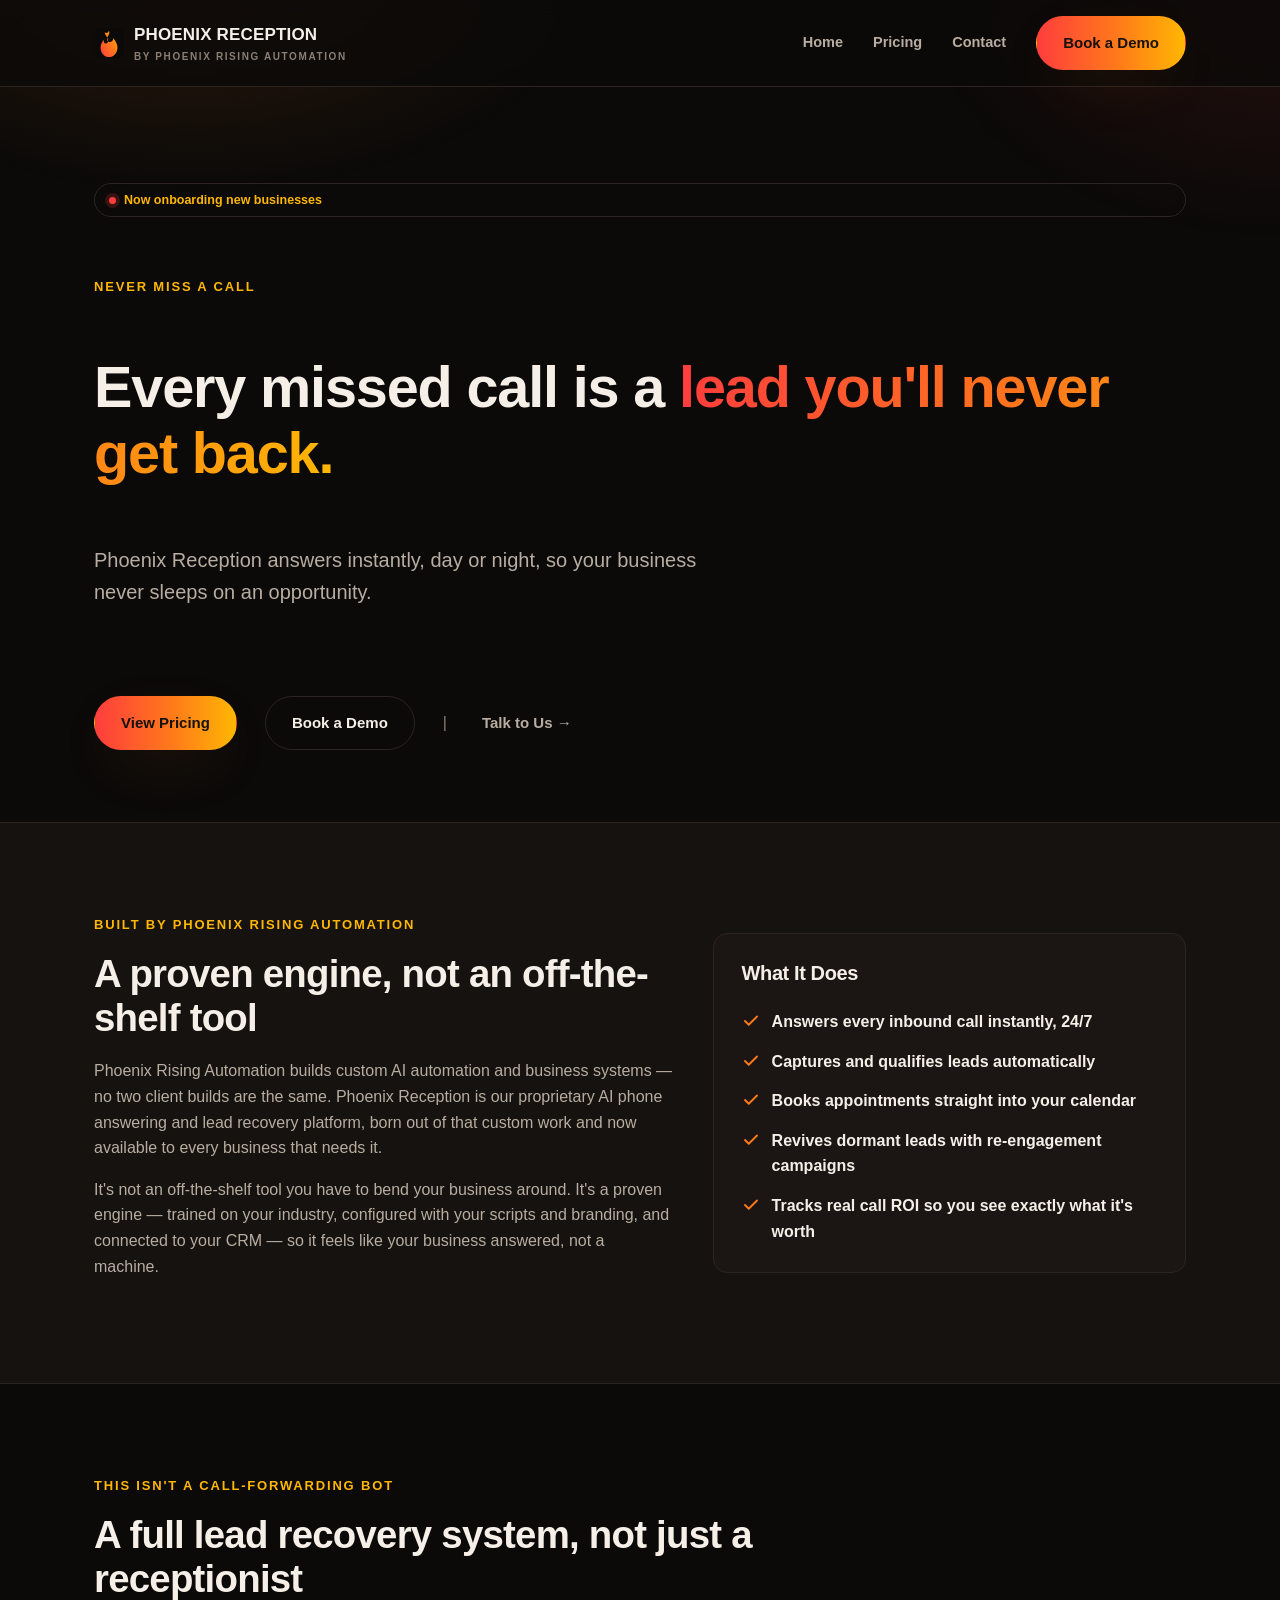
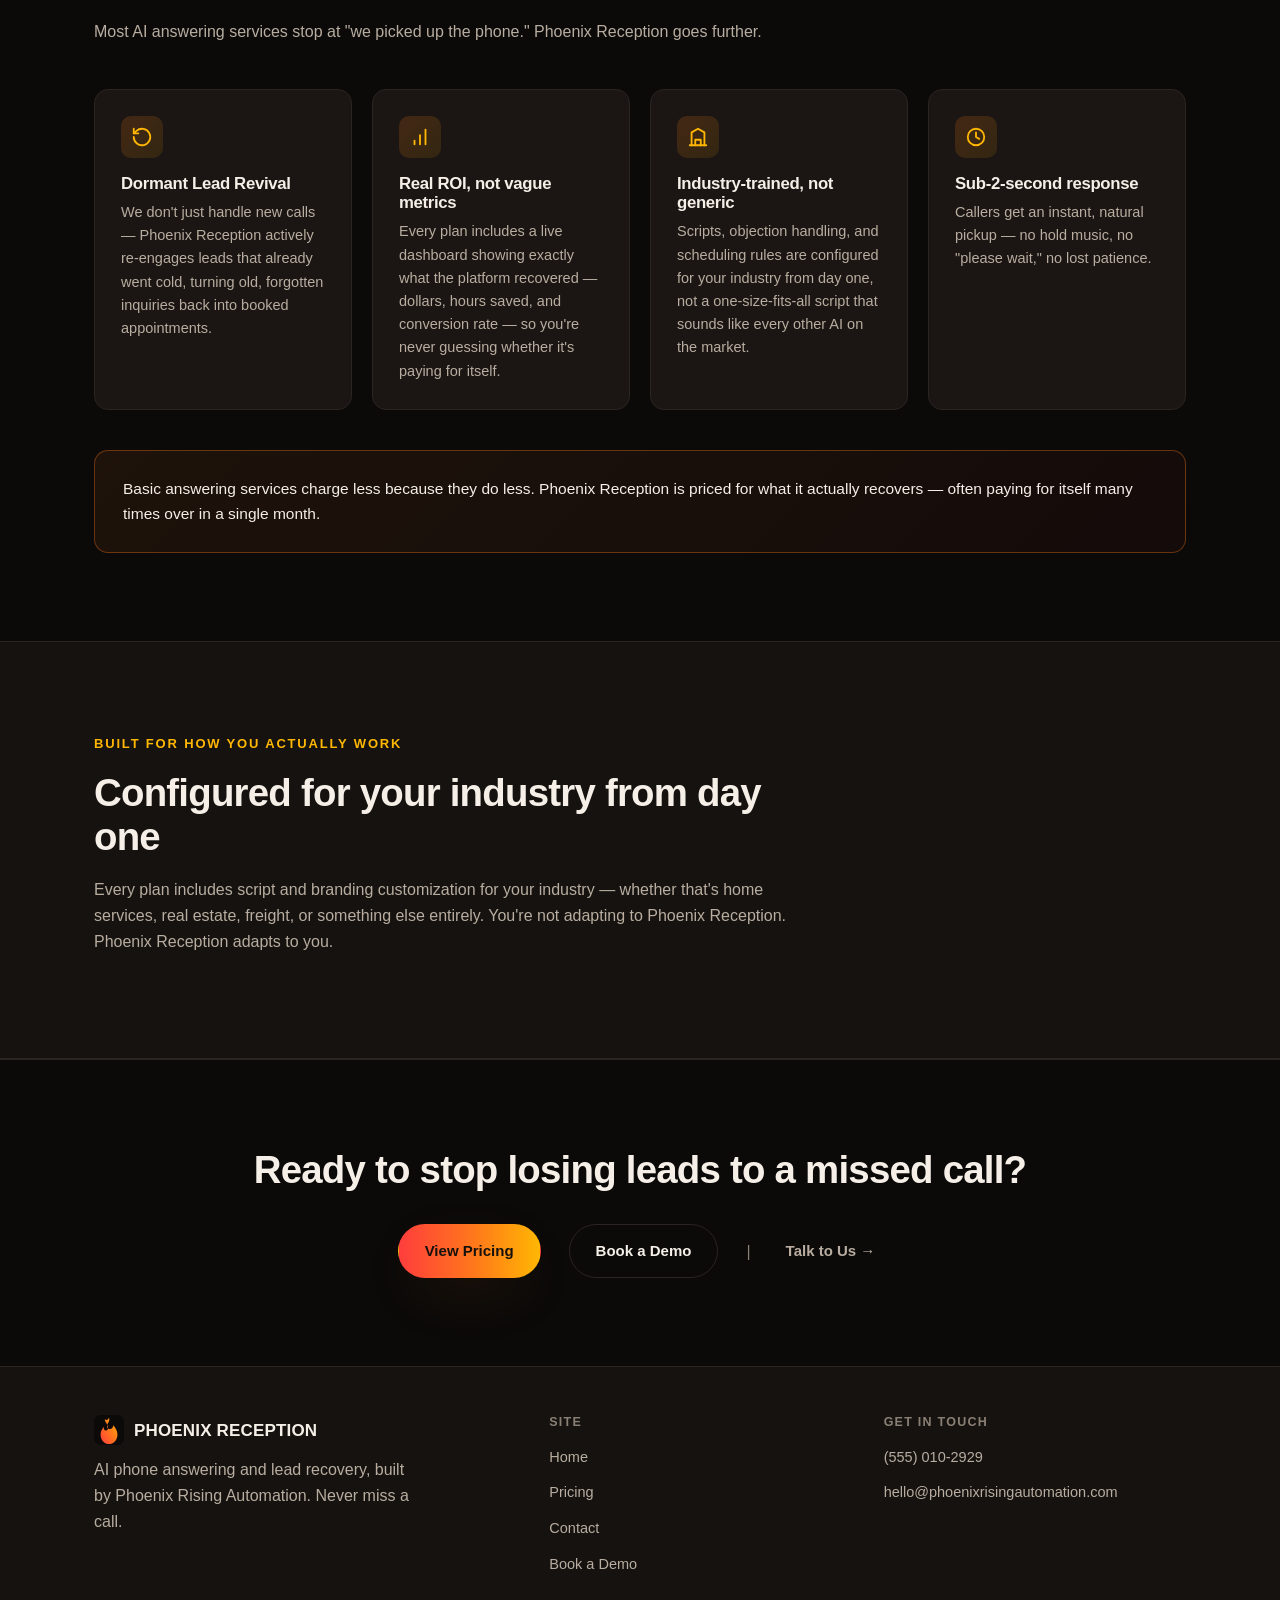
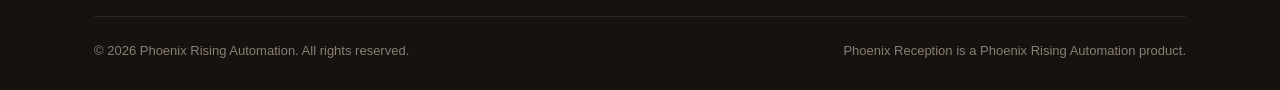
==== commit 521ad5ee: "Set real lead email to hello@phoenixrisingautomation.com" ====
--- a/index.html
+++ b/index.html
@@ -160,7 +160,7 @@
           <h4>Get in touch</h4>
           <ul>
             <li><a href="tel:+15550102929">(555) 010-2929</a></li>
-            <li><a href="mailto:hello@phoenixreceptionai.com">hello@phoenixreceptionai.com</a></li>
+            <li><a href="mailto:hello@phoenixrisingautomation.com">hello@phoenixrisingautomation.com</a></li>
           </ul>
         </div>
       </div>
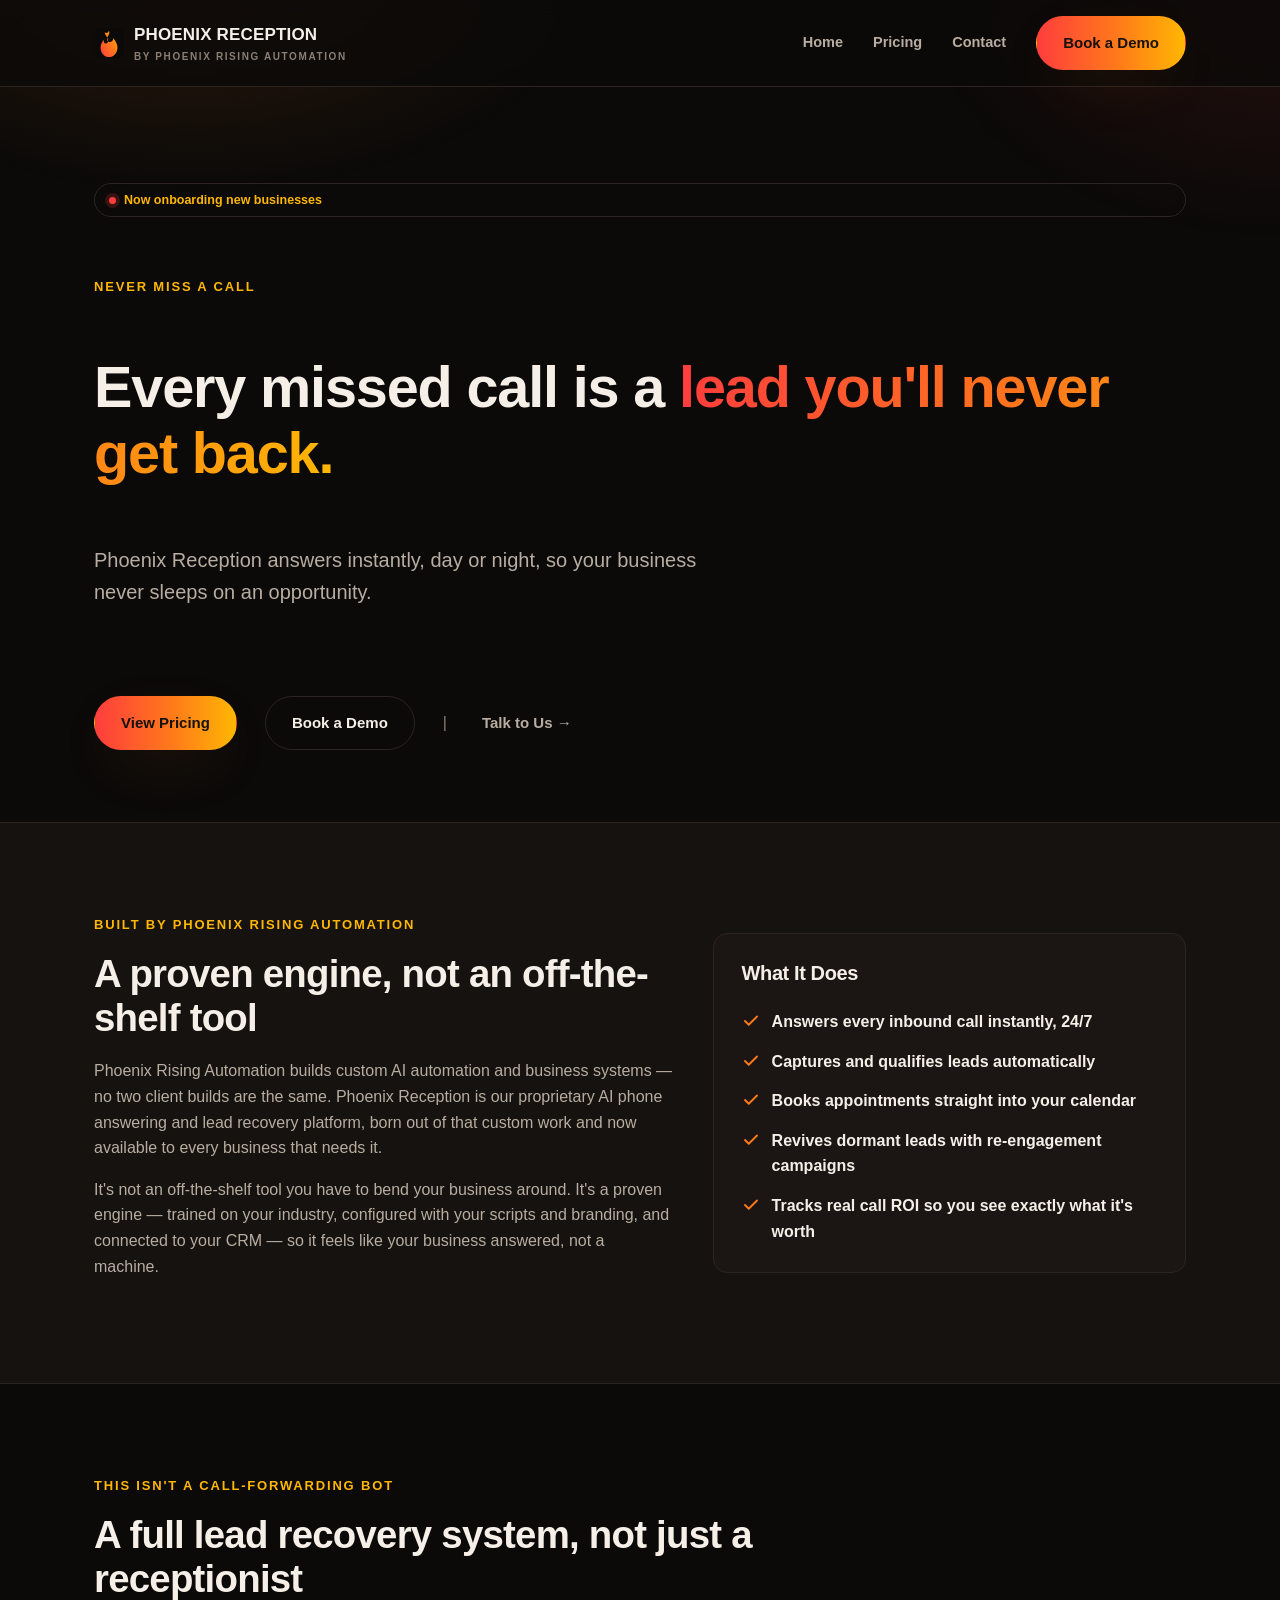
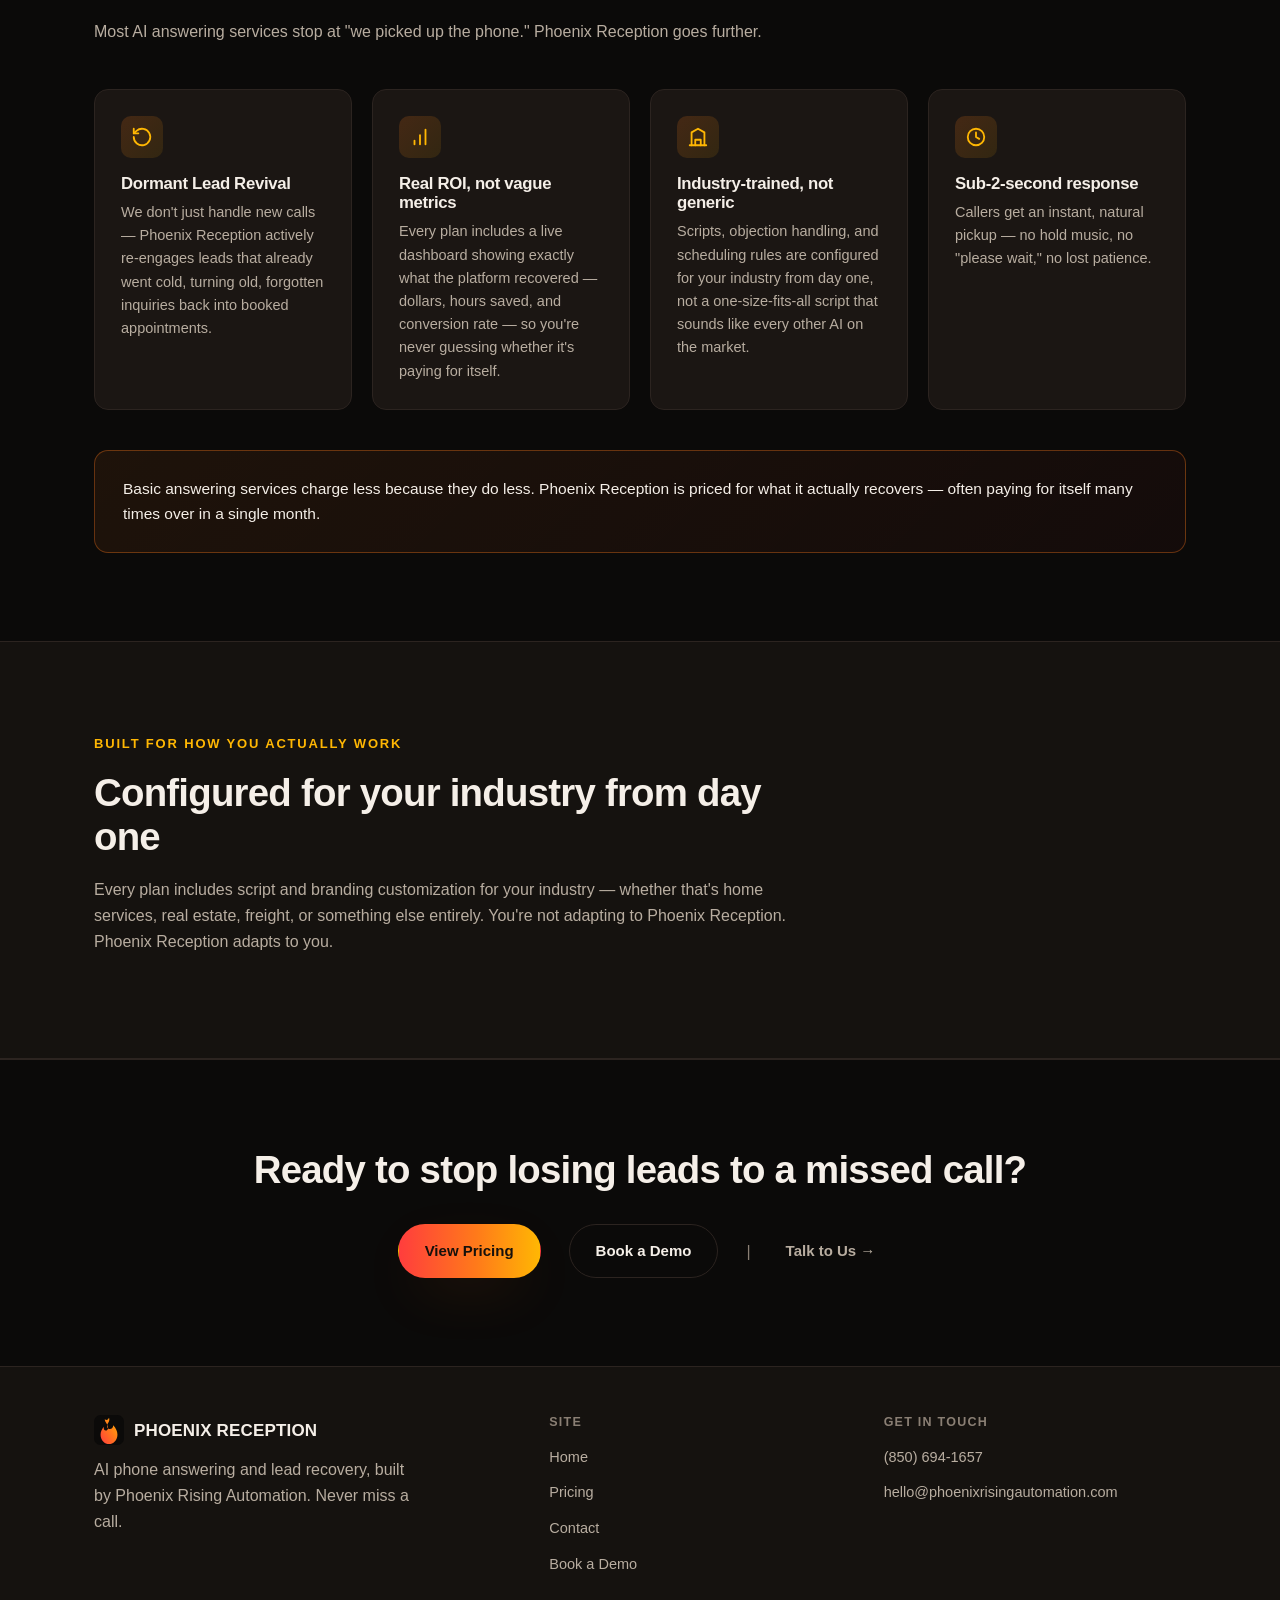
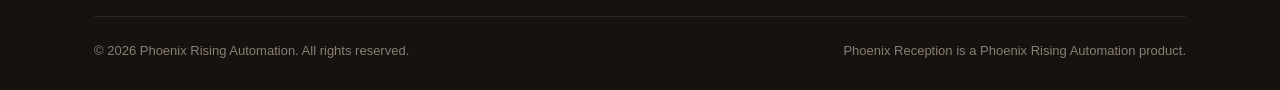
==== commit 7d6184be: "Wire in real business info: Cal.com booking, phone, and subdomain - Book a Demo buttons now open the" ====
--- a/index.html
+++ b/index.html
@@ -159,7 +159,7 @@
         <div>
           <h4>Get in touch</h4>
           <ul>
-            <li><a href="tel:+15550102929">(555) 010-2929</a></li>
+            <li><a href="tel:+18506941657">(850) 694-1657</a></li>
             <li><a href="mailto:hello@phoenixrisingautomation.com">hello@phoenixrisingautomation.com</a></li>
           </ul>
         </div>
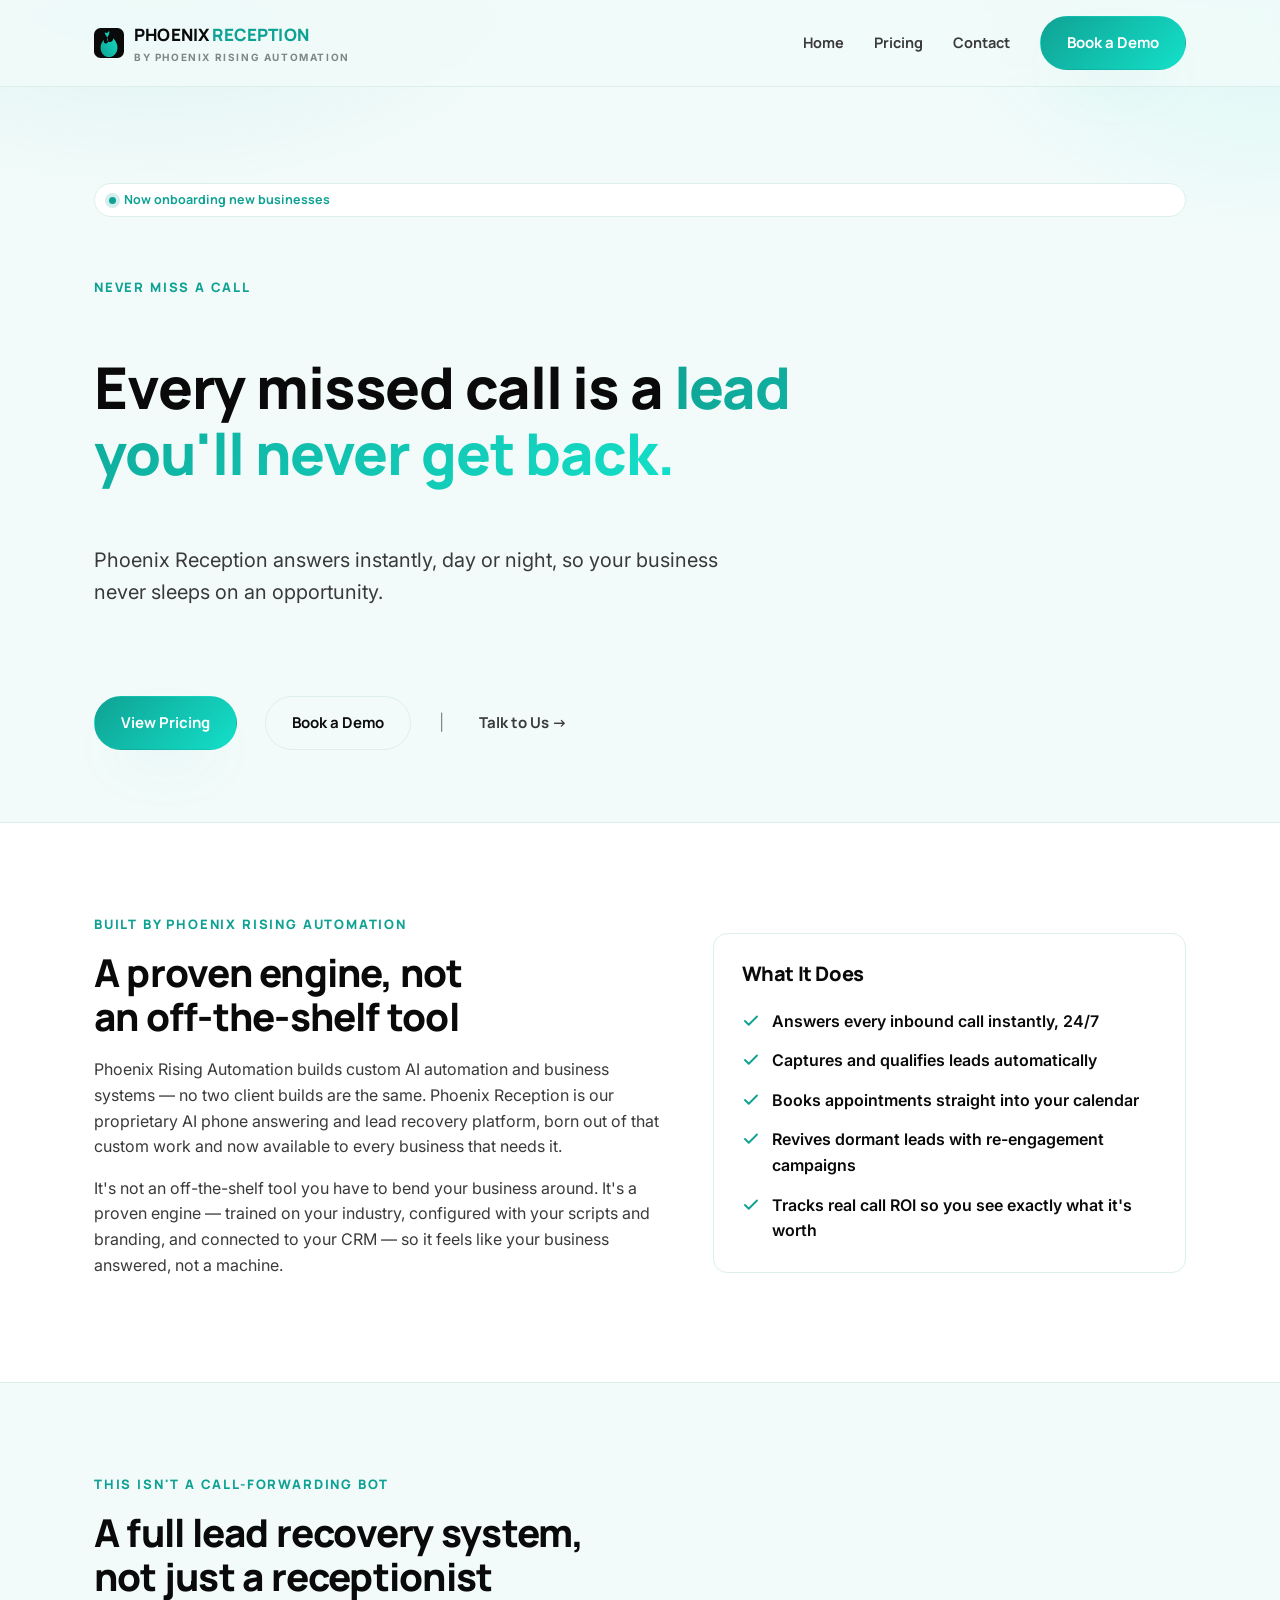
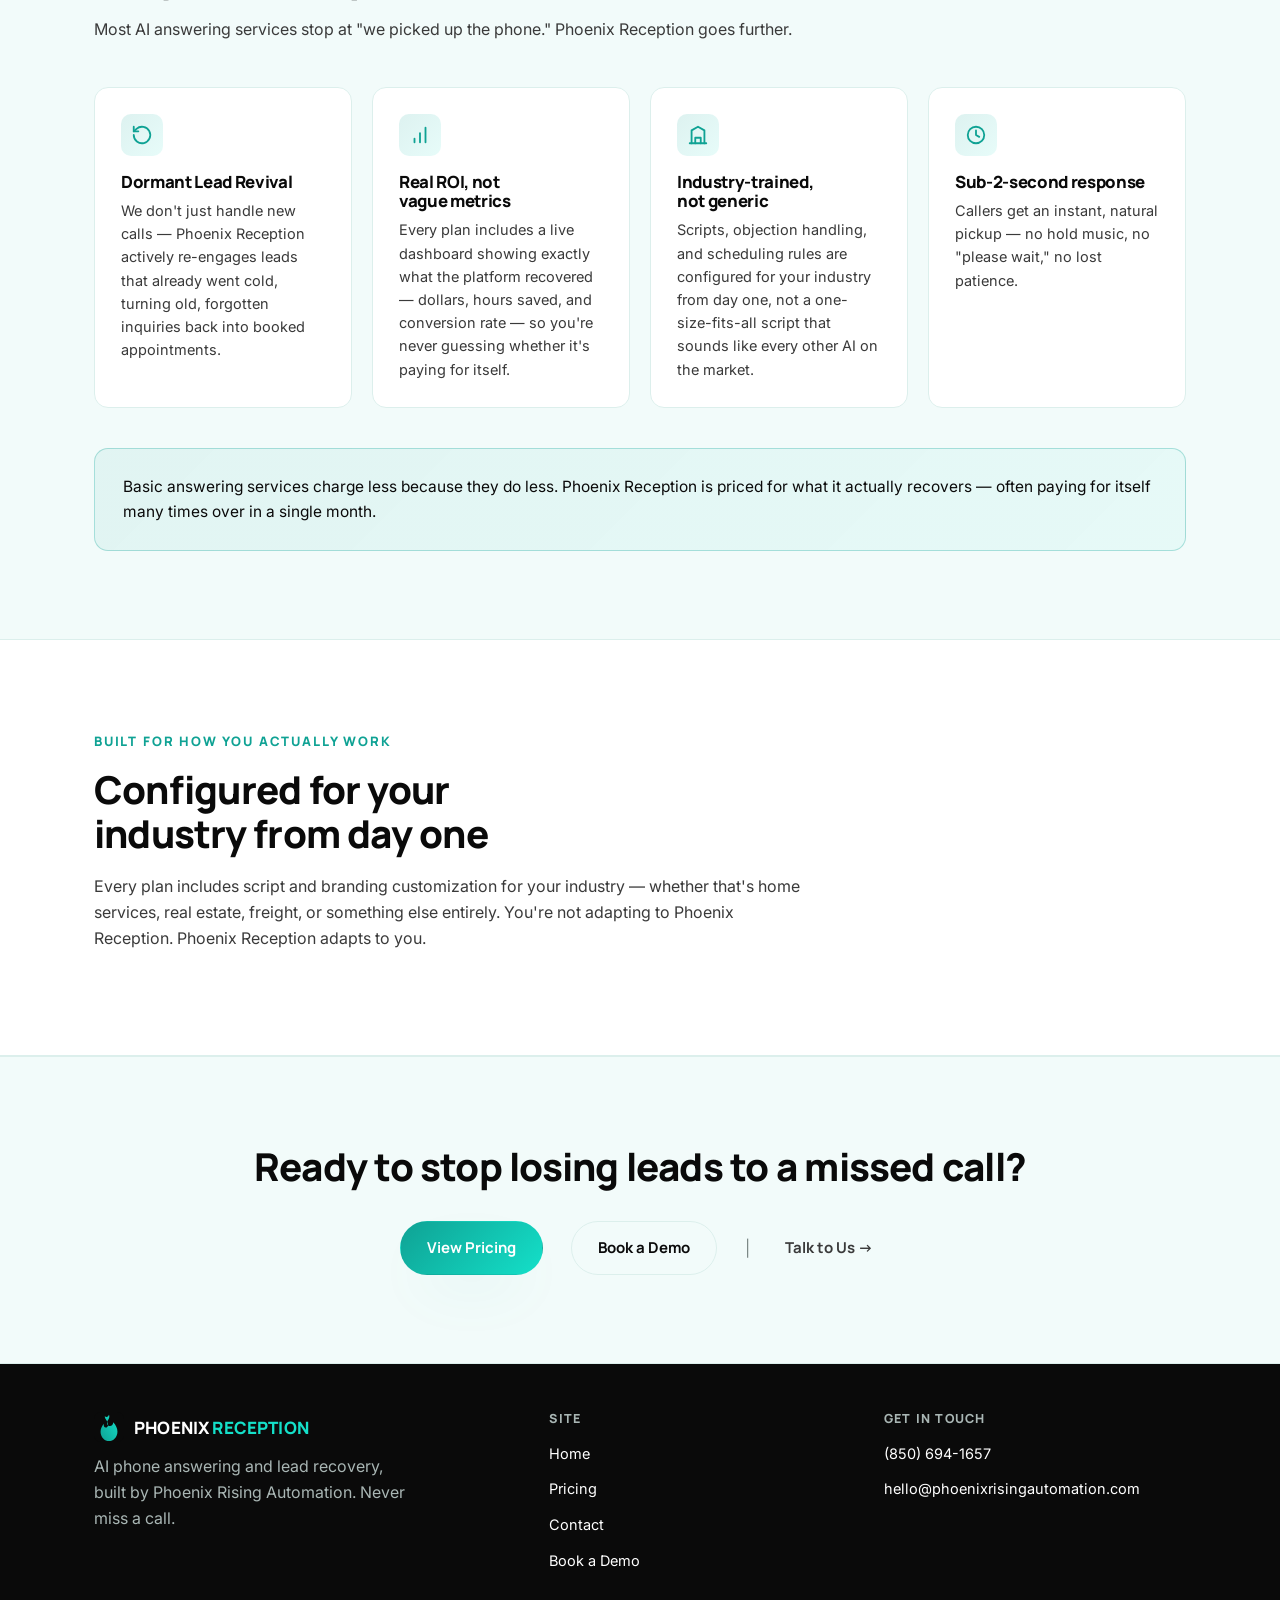
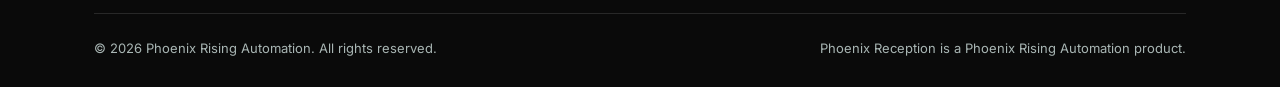
==== commit 3db1fde5: "Rebuild visual identity with actual brand colors from doc The Word doc's paragraph/run formatting en" ====
--- a/index.html
+++ b/index.html
@@ -8,8 +8,11 @@
   <meta property="og:title" content="Phoenix Reception — Never Miss a Call">
   <meta property="og:description" content="AI phone answering and lead recovery, trained on your industry and connected to your CRM.">
   <meta property="og:type" content="website">
-  <meta name="theme-color" content="#0b0a09">
+  <meta name="theme-color" content="#0fa294">
   <link rel="icon" href="assets/favicon.svg" type="image/svg+xml">
+  <link rel="preconnect" href="https://fonts.googleapis.com">
+  <link rel="preconnect" href="https://fonts.gstatic.com" crossorigin>
+  <link rel="stylesheet" href="https://fonts.googleapis.com/css2?family=Inter:wght@400;500;600;700&family=Manrope:wght@700;800&display=swap">
   <link rel="stylesheet" href="css/styles.css">
 </head>
 <body>
@@ -19,7 +22,7 @@
     <div class="inner container">
       <a class="brand" href="index.html">
         <img class="mark" src="assets/favicon.svg" alt="" width="30" height="30">
-        <span>PHOENIX RECEPTION<br><small>by Phoenix Rising Automation</small></span>
+        <span><span class="brand-name"><span class="ink">PHOENIX</span> <span class="teal">RECEPTION</span></span><small>by Phoenix Rising Automation</small></span>
       </a>
       <button class="nav-toggle" aria-label="Toggle menu" aria-expanded="false">
         <svg width="20" height="20" viewBox="0 0 24 24" fill="none" stroke="currentColor" stroke-width="2" stroke-linecap="round"><line x1="3" y1="6" x2="21" y2="6"/><line x1="3" y1="12" x2="21" y2="12"/><line x1="3" y1="18" x2="21" y2="18"/></svg>
@@ -143,7 +146,7 @@
         <div>
           <a class="brand" href="index.html" style="margin-bottom:12px;">
             <img class="mark" src="assets/favicon.svg" alt="" width="30" height="30">
-            <span>PHOENIX RECEPTION</span>
+            <span class="brand-name"><span class="ink">PHOENIX</span> <span class="teal">RECEPTION</span></span>
           </a>
           <p style="max-width:320px;">AI phone answering and lead recovery, built by Phoenix Rising Automation. Never miss a call.</p>
         </div>
--- a/css/styles.css
+++ b/css/styles.css
@@ -1,23 +1,29 @@
 /* ==========================================================================
    Phoenix Reception — shared stylesheet
+   Brand palette sourced from Phoenix_Reception_Copy_and_Pricing.docx:
+   ink #0A0A0A, body #3A3A3A, teal #0FA294, teal-bright #14E0C9, mint #F2FBFA
    ========================================================================== */
 
 :root {
-  --bg: #0b0a09;
-  --bg-alt: #15120f;
-  --bg-card: #1b1613;
-  --border: #2c2420;
-  --text: #f5efe8;
-  --muted: #b8ada0;
-  --muted-2: #8a7f74;
-  --accent: #ff7a1a;
-  --accent-2: #ffb703;
-  --accent-3: #ff3d3d;
-  --gradient: linear-gradient(90deg, var(--accent-3) 0%, var(--accent) 55%, var(--accent-2) 100%);
+  --bg: #f2fbfa;
+  --bg-alt: #ffffff;
+  --bg-card: #ffffff;
+  --bg-dark: #0a0a0a;
+  --border: #dcefec;
+  --border-dark: rgba(255, 255, 255, 0.12);
+  --ink: #0a0a0a;
+  --body-text: #3a3a3a;
+  --muted-2: #7c8886;
+  --on-dark: #ffffff;
+  --on-dark-muted: #a9b6b4;
+  --teal: #0fa294;
+  --teal-bright: #14e0c9;
+  --gradient: linear-gradient(135deg, #0fa294 0%, #14e0c9 100%);
+  --shadow: 0 24px 60px -24px rgba(15, 162, 148, 0.32);
   --radius: 14px;
   --radius-sm: 8px;
-  --shadow: 0 20px 60px -20px rgba(255, 122, 26, 0.25);
   --max-width: 1140px;
+  --font-display: "Manrope", -apple-system, BlinkMacSystemFont, "Segoe UI", Roboto, Helvetica, Arial, sans-serif;
   --font: "Inter", -apple-system, BlinkMacSystemFont, "Segoe UI", Roboto, Helvetica, Arial, sans-serif;
 }
 
@@ -32,7 +38,7 @@
 body {
   margin: 0;
   background: var(--bg);
-  color: var(--text);
+  color: var(--body-text);
   font-family: var(--font);
   line-height: 1.6;
   -webkit-font-smoothing: antialiased;
@@ -44,8 +50,8 @@
   inset: 0;
   z-index: -1;
   background:
-    radial-gradient(700px 400px at 15% -5%, rgba(255, 122, 26, 0.14), transparent 60%),
-    radial-gradient(600px 400px at 100% 0%, rgba(255, 61, 61, 0.10), transparent 60%);
+    radial-gradient(700px 400px at 12% -5%, rgba(15, 162, 148, 0.10), transparent 60%),
+    radial-gradient(600px 400px at 100% 0%, rgba(20, 224, 201, 0.10), transparent 60%);
 }
 
 img { max-width: 100%; display: block; }
@@ -67,31 +73,34 @@
 
 .eyebrow {
   display: inline-block;
+  font-family: var(--font-display);
   font-size: 13px;
-  font-weight: 700;
+  font-weight: 800;
   letter-spacing: 0.14em;
   text-transform: uppercase;
-  color: var(--accent-2);
+  color: var(--teal);
   margin-bottom: 16px;
 }
 
 h1, h2, h3, h4 {
-  font-family: var(--font);
+  font-family: var(--font-display);
   font-weight: 800;
   line-height: 1.15;
   margin: 0 0 18px;
   letter-spacing: -0.02em;
+  color: var(--ink);
+  text-wrap: balance;
 }
 
 h1 { font-size: clamp(2.2rem, 5vw, 3.6rem); }
 h2 { font-size: clamp(1.7rem, 3.4vw, 2.4rem); }
 h3 { font-size: 1.25rem; }
 
-p { color: var(--muted); margin: 0 0 16px; }
+p { color: var(--body-text); margin: 0 0 16px; }
 
 .lede {
   font-size: clamp(1.05rem, 1.6vw, 1.25rem);
-  color: var(--muted);
+  color: var(--body-text);
   max-width: 640px;
 }
 
@@ -111,11 +120,12 @@
   gap: 8px;
   padding: 14px 26px;
   border-radius: 999px;
+  font-family: var(--font-display);
   font-weight: 700;
   font-size: 15px;
   border: 1px solid transparent;
   cursor: pointer;
-  transition: transform 0.15s ease, box-shadow 0.15s ease, background 0.15s ease, border-color 0.15s ease;
+  transition: transform 0.15s ease, box-shadow 0.15s ease, background 0.15s ease, border-color 0.15s ease, color 0.15s ease;
   white-space: nowrap;
 }
 
@@ -123,27 +133,27 @@
 
 .btn-primary {
   background: var(--gradient);
-  color: #16110c;
+  color: #ffffff;
   box-shadow: var(--shadow);
 }
 
-.btn-primary:hover { box-shadow: 0 24px 70px -18px rgba(255, 122, 26, 0.45); transform: translateY(-1px); }
+.btn-primary:hover { box-shadow: 0 28px 70px -20px rgba(15, 162, 148, 0.45); transform: translateY(-1px); }
 
 .btn-secondary {
   background: transparent;
-  color: var(--text);
+  color: var(--ink);
   border-color: var(--border);
 }
 
-.btn-secondary:hover { border-color: var(--accent); color: var(--accent-2); }
+.btn-secondary:hover { border-color: var(--teal); color: var(--teal); }
 
 .btn-ghost {
   background: transparent;
-  color: var(--muted);
+  color: var(--body-text);
   padding: 14px 6px;
 }
 
-.btn-ghost:hover { color: var(--accent-2); }
+.btn-ghost:hover { color: var(--teal); }
 
 .btn-block { width: 100%; }
 
@@ -171,7 +181,7 @@
   position: sticky;
   top: 0;
   z-index: 50;
-  background: rgba(11, 10, 9, 0.82);
+  background: rgba(242, 251, 250, 0.86);
   backdrop-filter: saturate(140%) blur(10px);
   border-bottom: 1px solid var(--border);
 }
@@ -187,17 +197,25 @@
   display: flex;
   align-items: center;
   gap: 10px;
+}
+
+.brand .mark { width: 30px; height: 30px; flex: none; }
+
+.brand-name {
+  font-family: var(--font-display);
   font-weight: 800;
   font-size: 17px;
   letter-spacing: 0.01em;
-}
-
-.brand .mark { width: 30px; height: 30px; }
+  display: block;
+}
+
+.brand-name .ink { color: var(--ink); }
+.brand-name .teal { color: var(--teal); }
 
 .brand small {
   display: block;
   font-size: 10px;
-  font-weight: 600;
+  font-weight: 700;
   letter-spacing: 0.16em;
   color: var(--muted-2);
   text-transform: uppercase;
@@ -210,12 +228,13 @@
 }
 
 .main-nav a:not(.btn) {
+  font-family: var(--font-display);
   font-size: 14.5px;
-  font-weight: 600;
-  color: var(--muted);
-}
-
-.main-nav a:not(.btn):hover { color: var(--text); }
+  font-weight: 700;
+  color: var(--body-text);
+}
+
+.main-nav a:not(.btn):hover { color: var(--ink); }
 
 .nav-links {
   display: flex;
@@ -230,7 +249,7 @@
   border-radius: 8px;
   width: 42px;
   height: 42px;
-  color: var(--text);
+  color: var(--ink);
   align-items: center;
   justify-content: center;
 }
@@ -269,17 +288,19 @@
   gap: 8px;
   padding: 6px 14px;
   border: 1px solid var(--border);
+  background: var(--bg-alt);
   border-radius: 999px;
+  font-family: var(--font-display);
   font-size: 12.5px;
   font-weight: 700;
-  color: var(--accent-2);
+  color: var(--teal);
   margin-bottom: 20px;
 }
 
 .hero-badge .dot {
   width: 7px; height: 7px; border-radius: 50%;
-  background: var(--accent-3);
-  box-shadow: 0 0 0 4px rgba(255, 61, 61, 0.18);
+  background: var(--teal);
+  box-shadow: 0 0 0 4px rgba(15, 162, 148, 0.18);
 }
 
 /* ---------- Sections / cards ---------- */
@@ -301,10 +322,10 @@
   align-items: flex-start;
   gap: 12px;
   font-weight: 600;
-  color: var(--text);
-}
-
-.check-list svg { flex: none; margin-top: 3px; color: var(--accent); }
+  color: var(--ink);
+}
+
+.check-list svg { flex: none; margin-top: 3px; color: var(--teal); }
 
 .card {
   background: var(--bg-card);
@@ -325,17 +346,17 @@
   border: 1px solid var(--border);
   border-radius: var(--radius);
   padding: 26px;
-  transition: border-color 0.15s ease, transform 0.15s ease;
-}
-
-.feature-card:hover { border-color: rgba(255, 122, 26, 0.4); transform: translateY(-2px); }
+  transition: border-color 0.15s ease, transform 0.15s ease, box-shadow 0.15s ease;
+}
+
+.feature-card:hover { border-color: rgba(15, 162, 148, 0.4); transform: translateY(-2px); box-shadow: 0 20px 40px -28px rgba(15, 162, 148, 0.4); }
 
 .feature-card .icon {
   width: 42px; height: 42px;
   border-radius: 10px;
   display: flex; align-items: center; justify-content: center;
-  background: linear-gradient(135deg, rgba(255,122,26,0.18), rgba(255,183,3,0.10));
-  color: var(--accent-2);
+  background: linear-gradient(135deg, rgba(15, 162, 148, 0.14), rgba(20, 224, 201, 0.10));
+  color: var(--teal);
   margin-bottom: 16px;
 }
 
@@ -345,12 +366,12 @@
 .callout {
   margin-top: 40px;
   border-radius: var(--radius);
-  border: 1px solid rgba(255, 122, 26, 0.35);
-  background: linear-gradient(135deg, rgba(255,122,26,0.08), rgba(255,61,61,0.04));
+  border: 1px solid rgba(15, 162, 148, 0.3);
+  background: linear-gradient(135deg, rgba(15, 162, 148, 0.07), rgba(20, 224, 201, 0.05));
   padding: 26px 28px;
 }
 
-.callout p { color: var(--text); margin: 0; font-size: 15.5px; }
+.callout p { color: var(--ink); margin: 0; font-size: 15.5px; }
 
 /* ---------- Pricing ---------- */
 
@@ -372,11 +393,11 @@
   background: var(--bg-card);
   border: 1px solid var(--border);
   border-radius: var(--radius);
-  padding: 32px 28px;
+  overflow: hidden;
 }
 
 .price-card.featured {
-  border-color: var(--accent);
+  border-color: var(--teal);
   box-shadow: var(--shadow);
 }
 
@@ -386,24 +407,32 @@
 
 .price-card .badge {
   position: absolute;
-  top: -13px;
-  left: 28px;
-  background: var(--gradient);
-  color: #16110c;
+  top: 16px;
+  right: 16px;
+  background: var(--bg-dark);
+  color: var(--teal-bright);
+  font-family: var(--font-display);
   font-size: 11.5px;
   font-weight: 800;
   letter-spacing: 0.06em;
   text-transform: uppercase;
   padding: 5px 12px;
   border-radius: 999px;
+  z-index: 1;
+}
+
+.price-card .card-header {
+  background: var(--bg-dark);
+  padding: 32px 28px 26px;
 }
 
 .price-card .tier-name {
+  font-family: var(--font-display);
   font-size: 13px;
   font-weight: 800;
   letter-spacing: 0.1em;
   text-transform: uppercase;
-  color: var(--accent-2);
+  color: var(--teal-bright);
   margin-bottom: 10px;
 }
 
@@ -411,11 +440,17 @@
   display: flex;
   align-items: baseline;
   gap: 6px;
-  margin-bottom: 14px;
-}
-
-.price-card .price .amount { font-size: 2.5rem; font-weight: 800; letter-spacing: -0.02em; }
-.price-card .price .period { color: var(--muted-2); font-weight: 600; font-size: 14px; }
+}
+
+.price-card .price .amount { font-family: var(--font-display); font-size: 2.5rem; font-weight: 800; letter-spacing: -0.02em; color: var(--on-dark); }
+.price-card .price .period { color: var(--on-dark-muted); font-weight: 600; font-size: 14px; }
+
+.price-card .card-body {
+  padding: 26px 28px 28px;
+  display: flex;
+  flex-direction: column;
+  flex: 1;
+}
 
 .price-card .tagline { font-size: 14.5px; margin-bottom: 22px; min-height: 44px; }
 
@@ -426,14 +461,16 @@
   align-items: flex-start;
   gap: 10px;
   font-size: 14.5px;
-  color: var(--text);
-}
-
-.price-card .features svg { flex: none; margin-top: 3px; color: var(--accent); }
+  color: var(--ink);
+}
+
+.price-card .features svg { flex: none; margin-top: 3px; color: var(--teal); }
 
 .price-card .setup-fee {
+  font-family: var(--font-display);
   font-size: 13px;
-  color: var(--muted-2);
+  font-weight: 700;
+  color: var(--teal);
   margin-bottom: 18px;
 }
 
@@ -456,7 +493,7 @@
 
 .field { display: flex; flex-direction: column; gap: 8px; }
 
-.field label { font-size: 13.5px; font-weight: 700; color: var(--text); }
+.field label { font-family: var(--font-display); font-size: 13.5px; font-weight: 700; color: var(--ink); }
 
 .field input,
 .field select,
@@ -465,7 +502,7 @@
   border: 1px solid var(--border);
   border-radius: var(--radius-sm);
   padding: 12px 14px;
-  color: var(--text);
+  color: var(--ink);
   font-family: var(--font);
   font-size: 14.5px;
 }
@@ -474,7 +511,8 @@
 .field select:focus,
 .field textarea:focus {
   outline: none;
-  border-color: var(--accent);
+  border-color: var(--teal);
+  box-shadow: 0 0 0 3px rgba(15, 162, 148, 0.15);
 }
 
 .field textarea { resize: vertical; min-height: 110px; }
@@ -492,8 +530,8 @@
 }
 
 .form-status.show { display: block; }
-.form-status.success { background: rgba(76, 209, 122, 0.12); border: 1px solid rgba(76, 209, 122, 0.4); color: #a8f0bf; }
-.form-status.error { background: rgba(255, 61, 61, 0.12); border: 1px solid rgba(255, 61, 61, 0.4); color: #ffb3b3; }
+.form-status.success { background: rgba(15, 162, 148, 0.10); border: 1px solid rgba(15, 162, 148, 0.4); color: #0a6a5f; }
+.form-status.error { background: rgba(214, 61, 61, 0.10); border: 1px solid rgba(214, 61, 61, 0.35); color: #a52f2f; }
 
 .contact-methods {
   display: grid;
@@ -507,10 +545,10 @@
   width: 42px; height: 42px; margin: 0 auto 14px;
   border-radius: 10px;
   display: flex; align-items: center; justify-content: center;
-  background: linear-gradient(135deg, rgba(255,122,26,0.18), rgba(255,183,3,0.10));
-  color: var(--accent-2);
-}
-.contact-methods .card a { color: var(--accent-2); font-weight: 700; }
+  background: linear-gradient(135deg, rgba(15, 162, 148, 0.14), rgba(20, 224, 201, 0.10));
+  color: var(--teal);
+}
+.contact-methods .card a { color: var(--teal); font-weight: 700; }
 
 /* ---------- Final CTA ---------- */
 
@@ -526,8 +564,14 @@
 .site-footer {
   border-top: 1px solid var(--border);
   padding: 48px 0 28px;
-  background: var(--bg-alt);
-}
+  background: var(--bg-dark);
+}
+
+.site-footer p { color: var(--on-dark-muted); }
+
+.site-footer .brand-name .ink { color: var(--on-dark); }
+.site-footer .brand-name .teal { color: var(--teal-bright); }
+.site-footer .brand small { color: var(--on-dark-muted); }
 
 .footer-grid {
   display: grid;
@@ -540,35 +584,36 @@
 }
 
 .footer-grid h4 {
+  font-family: var(--font-display);
   font-size: 12.5px;
   letter-spacing: 0.1em;
   text-transform: uppercase;
-  color: var(--muted-2);
+  color: var(--on-dark-muted);
   margin-bottom: 14px;
 }
 
 .footer-grid ul { list-style: none; margin: 0; padding: 0; display: grid; gap: 10px; }
-.footer-grid ul a { color: var(--muted); font-size: 14.5px; }
-.footer-grid ul a:hover { color: var(--accent-2); }
+.footer-grid ul a { color: var(--on-dark); font-size: 14.5px; }
+.footer-grid ul a:hover { color: var(--teal-bright); }
 
 .footer-bottom {
   margin-top: 40px;
   padding-top: 24px;
-  border-top: 1px solid var(--border);
+  border-top: 1px solid var(--border-dark);
   display: flex;
   flex-wrap: wrap;
   gap: 12px;
   justify-content: space-between;
   font-size: 13px;
-  color: var(--muted-2);
+  color: var(--on-dark-muted);
 }
 
 .skip-link {
   position: absolute;
   left: -9999px;
   top: 0;
-  background: var(--accent);
-  color: #16110c;
+  background: var(--teal);
+  color: #ffffff;
   padding: 10px 16px;
   border-radius: 8px;
   z-index: 100;
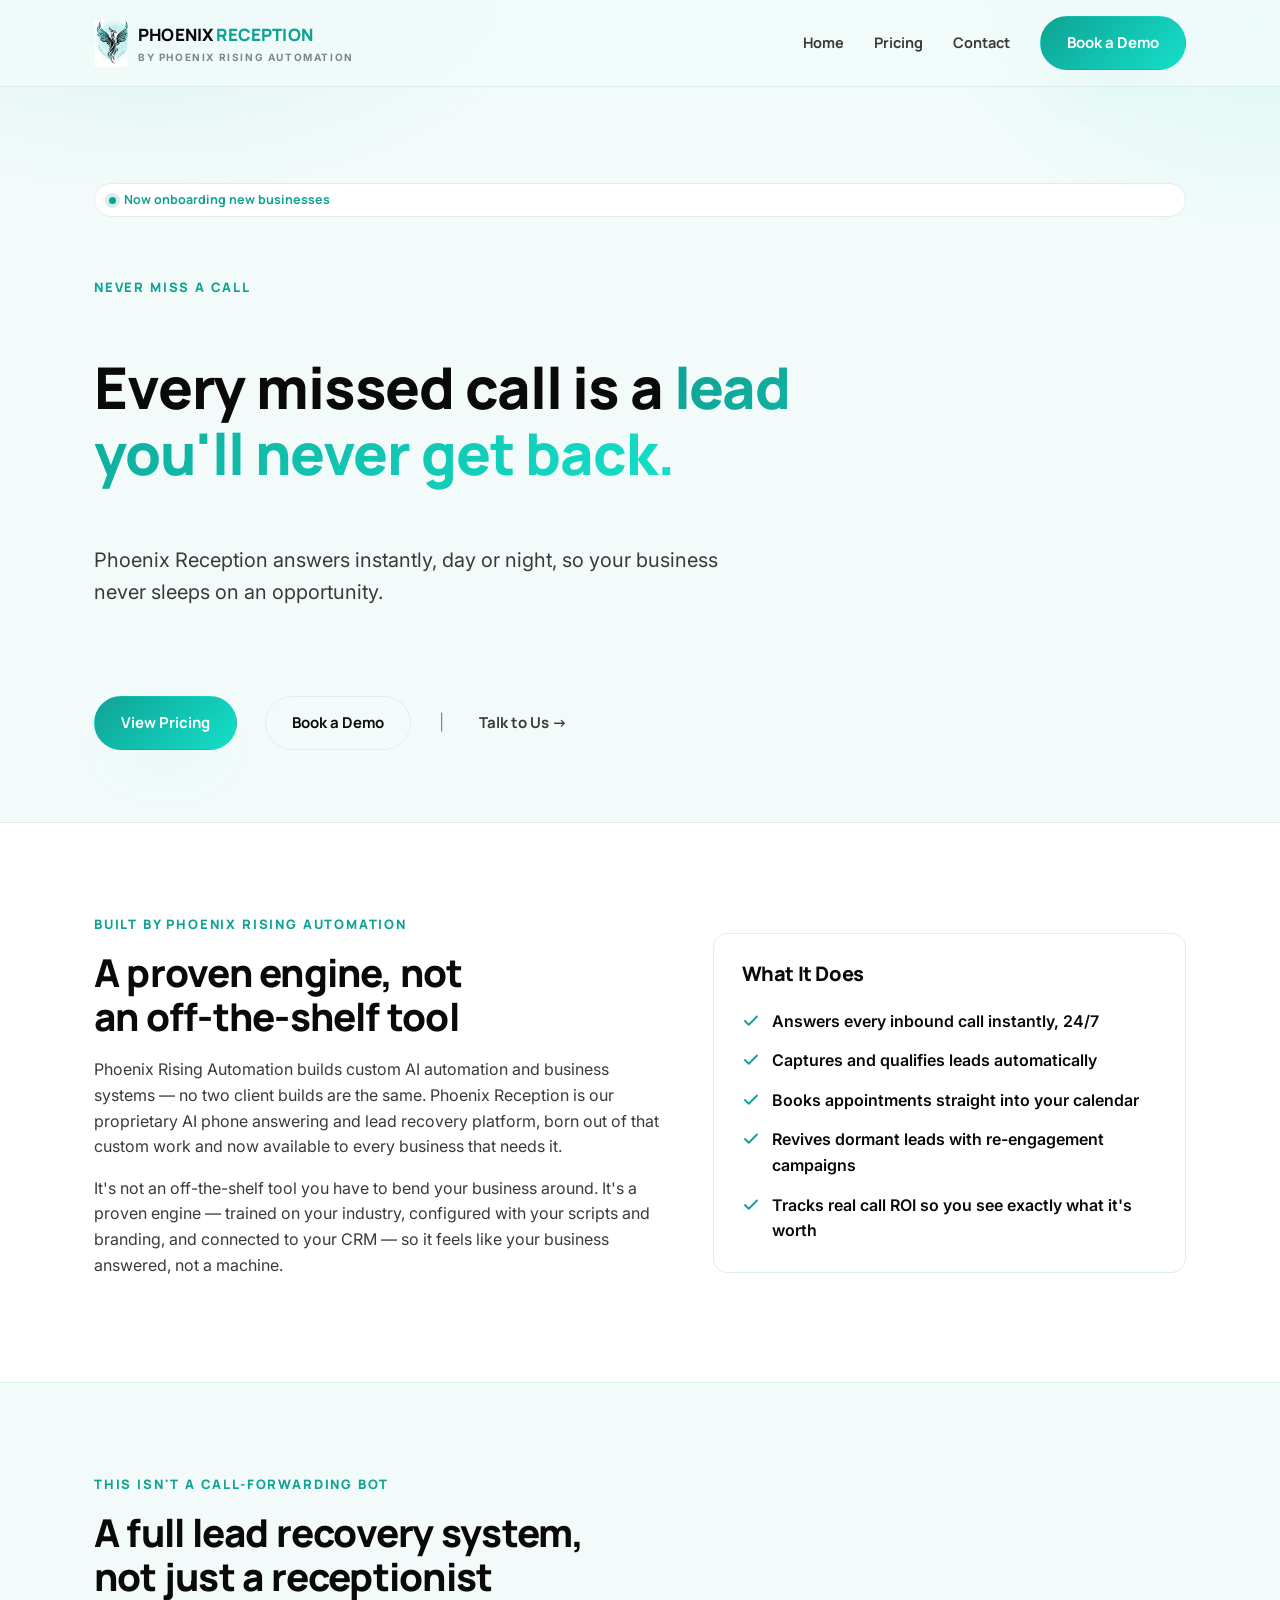
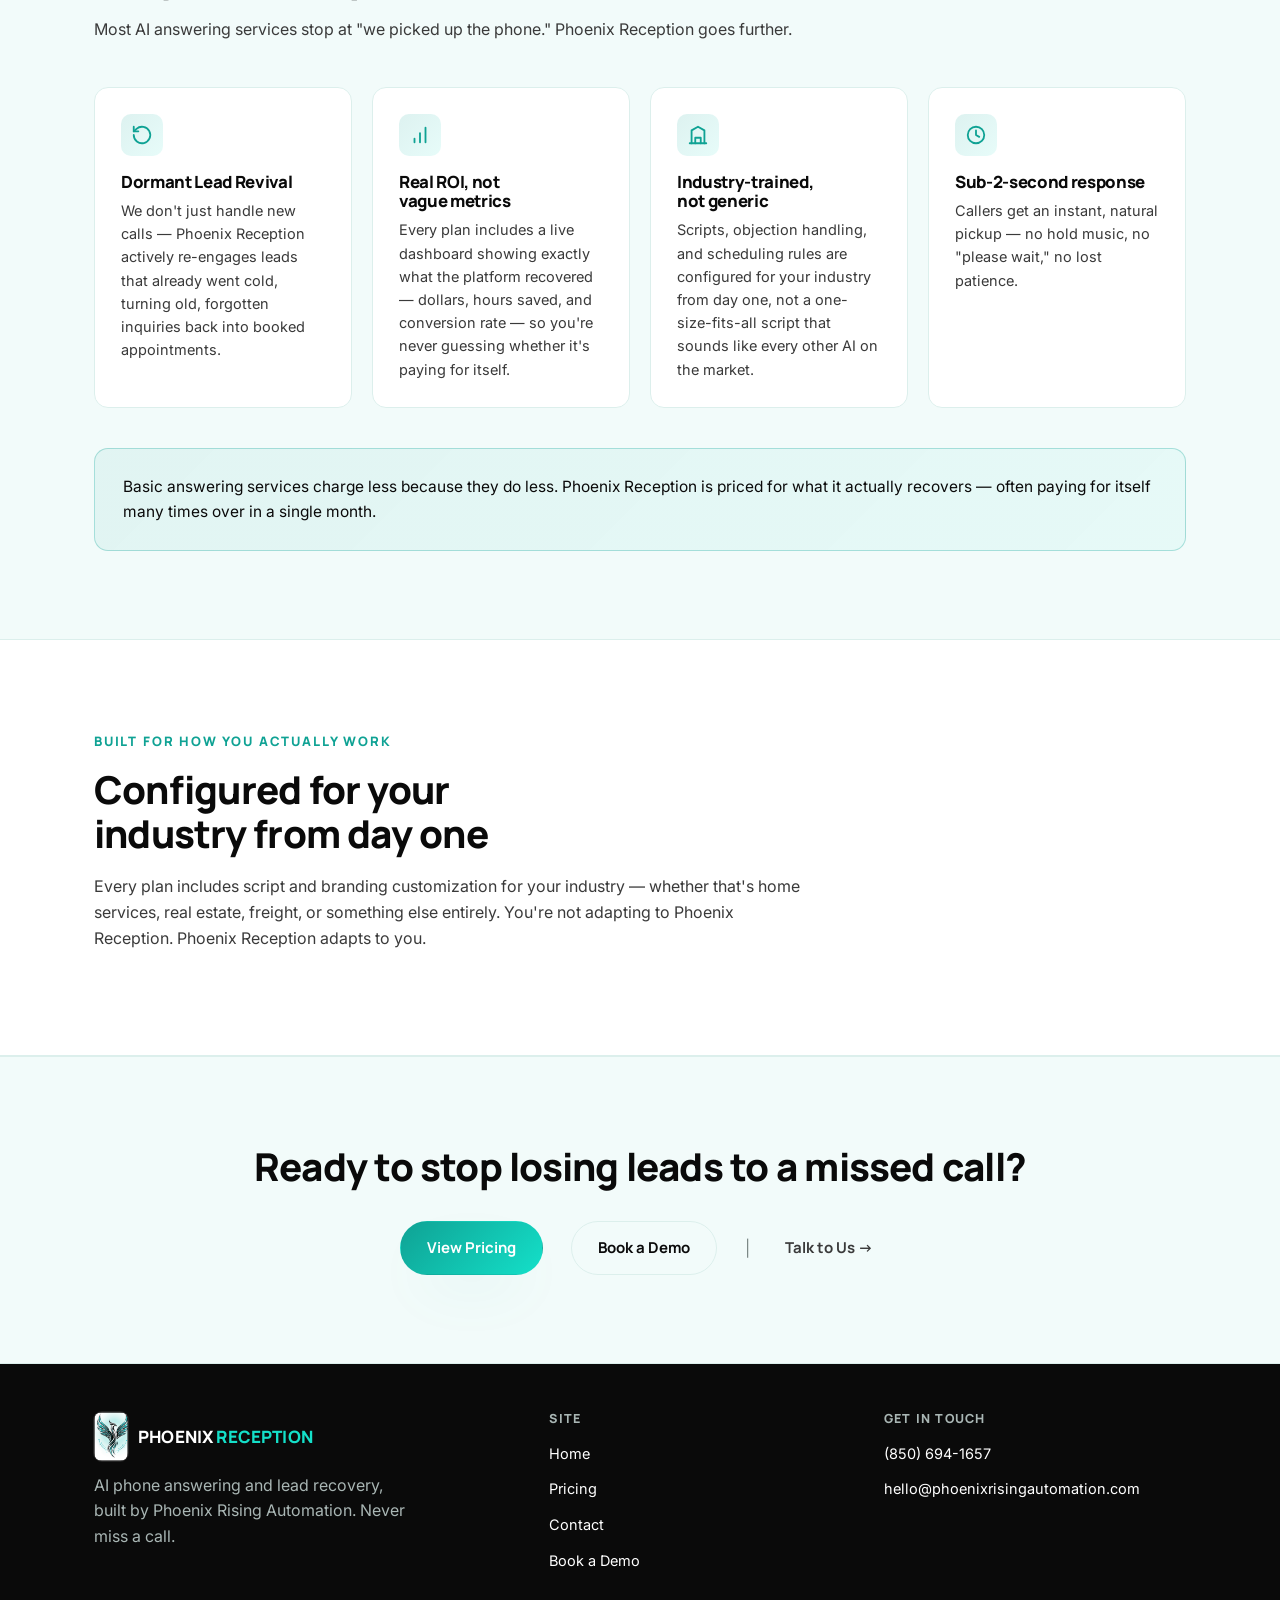
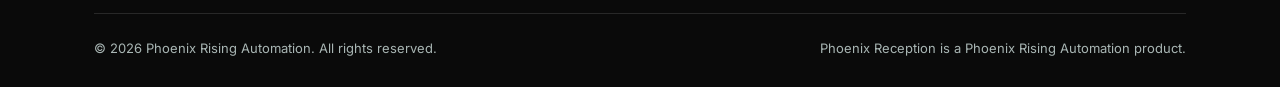
==== commit 070590d6: "Replace placeholder icon with the real Phoenix Rising Automation logo Crops the official logo image " ====
--- a/index.html
+++ b/index.html
@@ -9,7 +9,7 @@
   <meta property="og:description" content="AI phone answering and lead recovery, trained on your industry and connected to your CRM.">
   <meta property="og:type" content="website">
   <meta name="theme-color" content="#0fa294">
-  <link rel="icon" href="assets/favicon.svg" type="image/svg+xml">
+  <link rel="icon" href="assets/favicon.png" type="image/png">
   <link rel="preconnect" href="https://fonts.googleapis.com">
   <link rel="preconnect" href="https://fonts.gstatic.com" crossorigin>
   <link rel="stylesheet" href="https://fonts.googleapis.com/css2?family=Inter:wght@400;500;600;700&family=Manrope:wght@700;800&display=swap">
@@ -21,7 +21,7 @@
   <header class="site-header">
     <div class="inner container">
       <a class="brand" href="index.html">
-        <img class="mark" src="assets/favicon.svg" alt="" width="30" height="30">
+        <img class="mark" src="assets/logo-mark.png" alt="Phoenix Rising Automation logo" width="34" height="48">
         <span><span class="brand-name"><span class="ink">PHOENIX</span> <span class="teal">RECEPTION</span></span><small>by Phoenix Rising Automation</small></span>
       </a>
       <button class="nav-toggle" aria-label="Toggle menu" aria-expanded="false">
@@ -145,7 +145,7 @@
       <div class="footer-grid">
         <div>
           <a class="brand" href="index.html" style="margin-bottom:12px;">
-            <img class="mark" src="assets/favicon.svg" alt="" width="30" height="30">
+            <img class="mark" src="assets/logo-mark.png" alt="Phoenix Rising Automation logo" width="34" height="48">
             <span class="brand-name"><span class="ink">PHOENIX</span> <span class="teal">RECEPTION</span></span>
           </a>
           <p style="max-width:320px;">AI phone answering and lead recovery, built by Phoenix Rising Automation. Never miss a call.</p>
--- a/css/styles.css
+++ b/css/styles.css
@@ -199,7 +199,7 @@
   gap: 10px;
 }
 
-.brand .mark { width: 30px; height: 30px; flex: none; }
+.brand .mark { width: 34px; height: auto; flex: none; }
 
 .brand-name {
   font-family: var(--font-display);
@@ -569,6 +569,11 @@
 
 .site-footer p { color: var(--on-dark-muted); }
 
+.site-footer .mark {
+  border-radius: 8px;
+  box-shadow: 0 0 0 1px rgba(255, 255, 255, 0.1);
+}
+
 .site-footer .brand-name .ink { color: var(--on-dark); }
 .site-footer .brand-name .teal { color: var(--teal-bright); }
 .site-footer .brand small { color: var(--on-dark-muted); }
